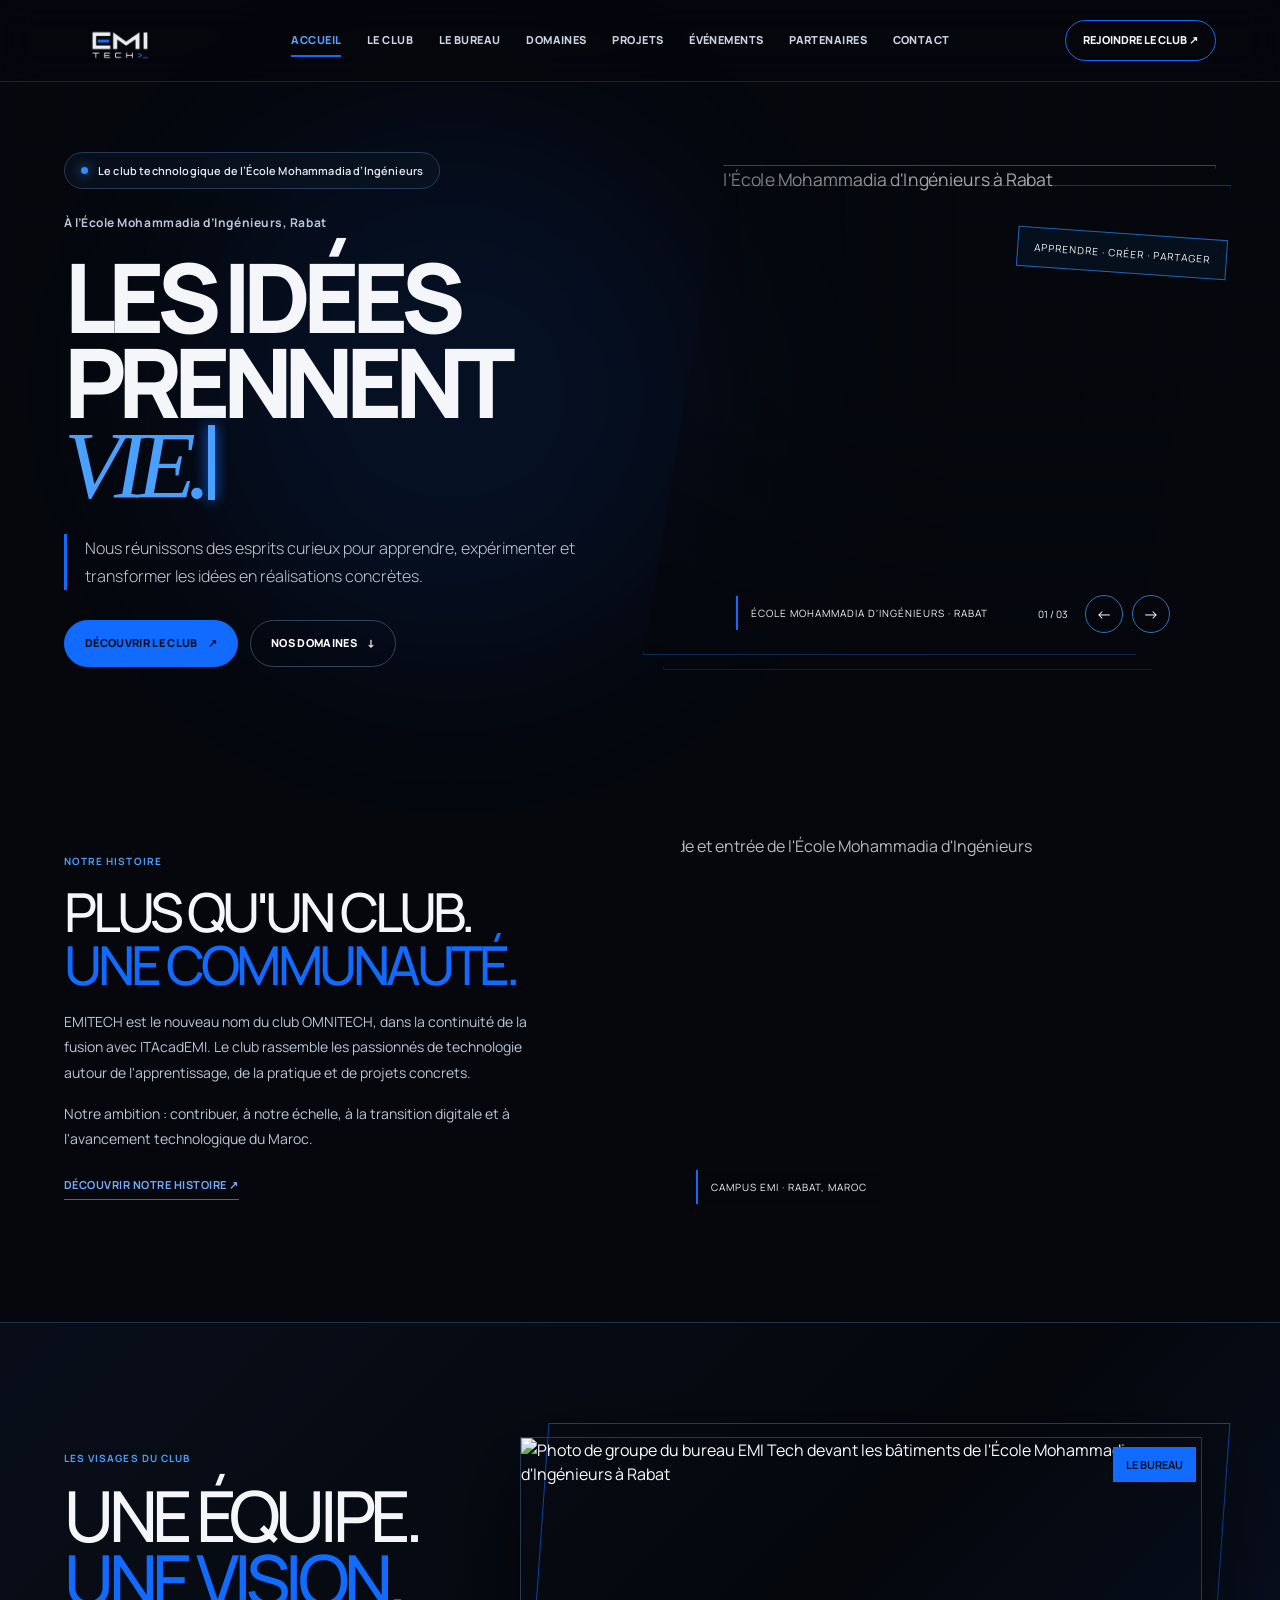
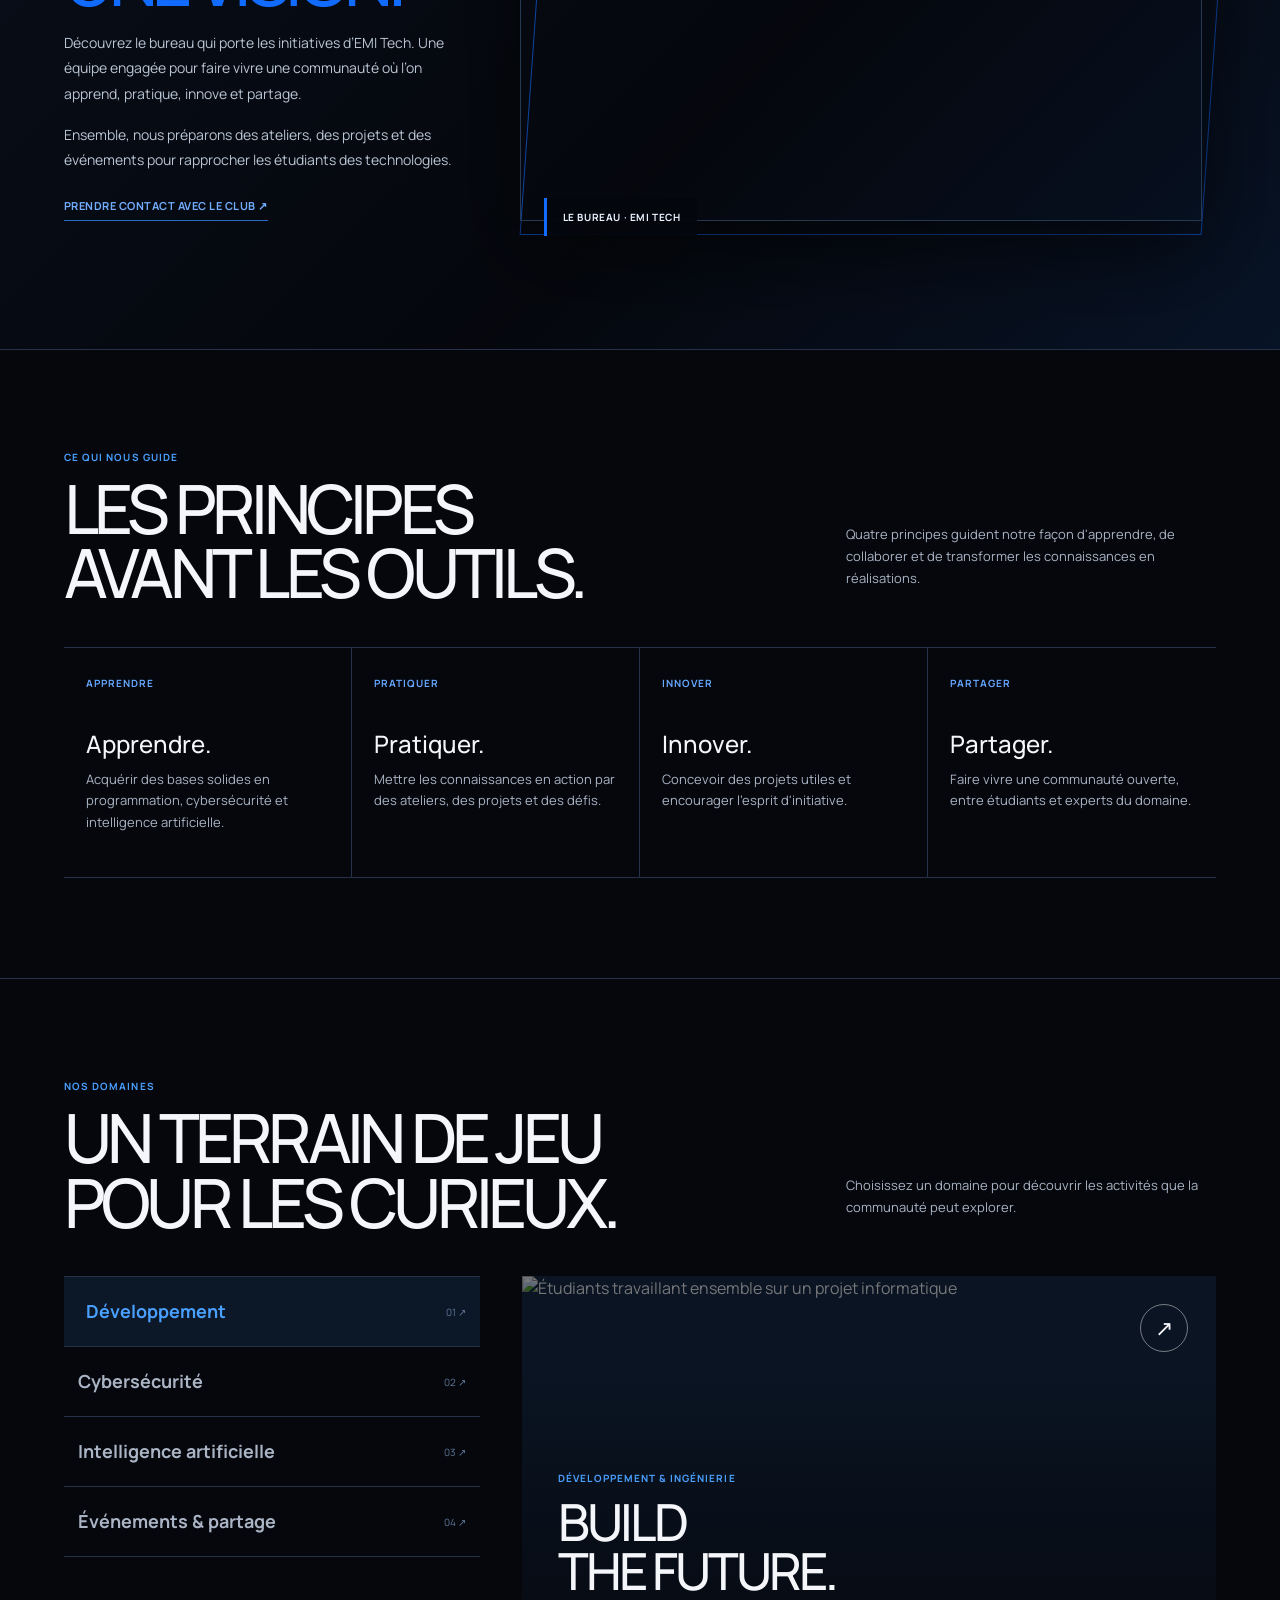
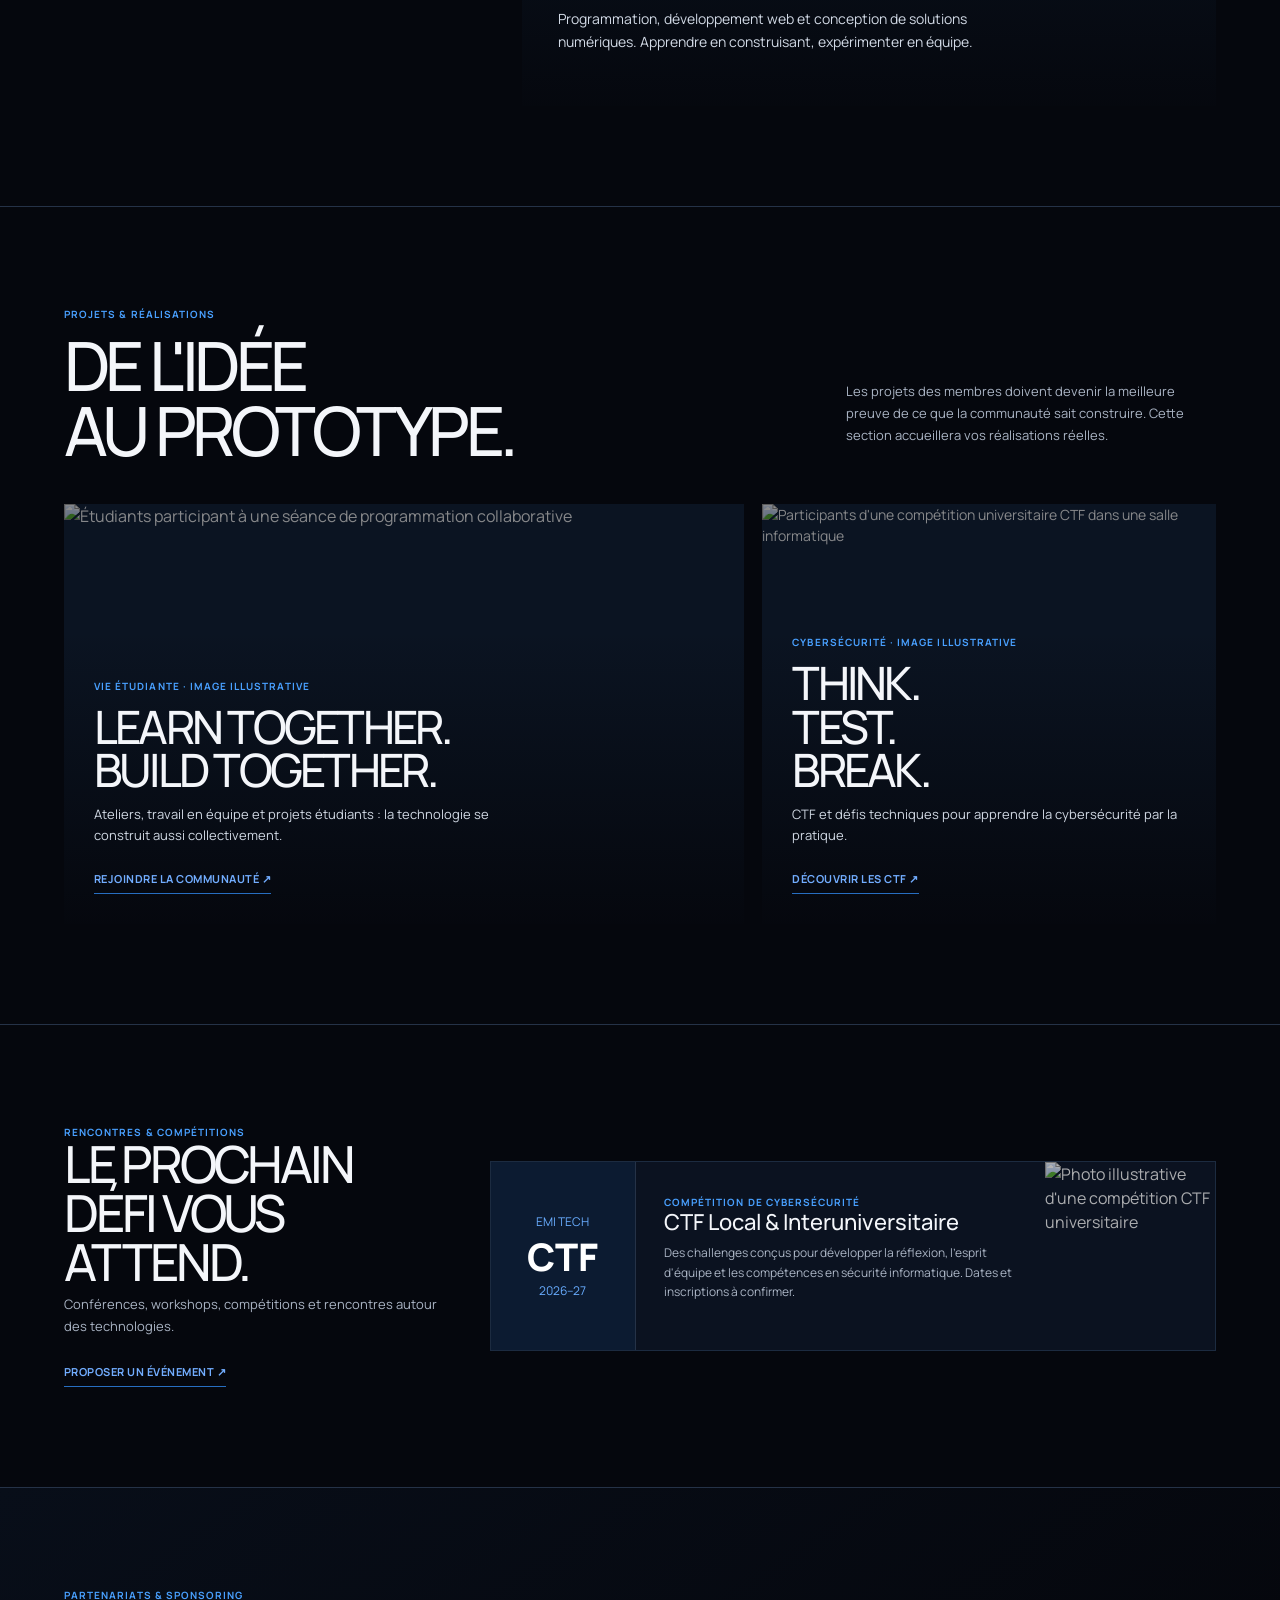
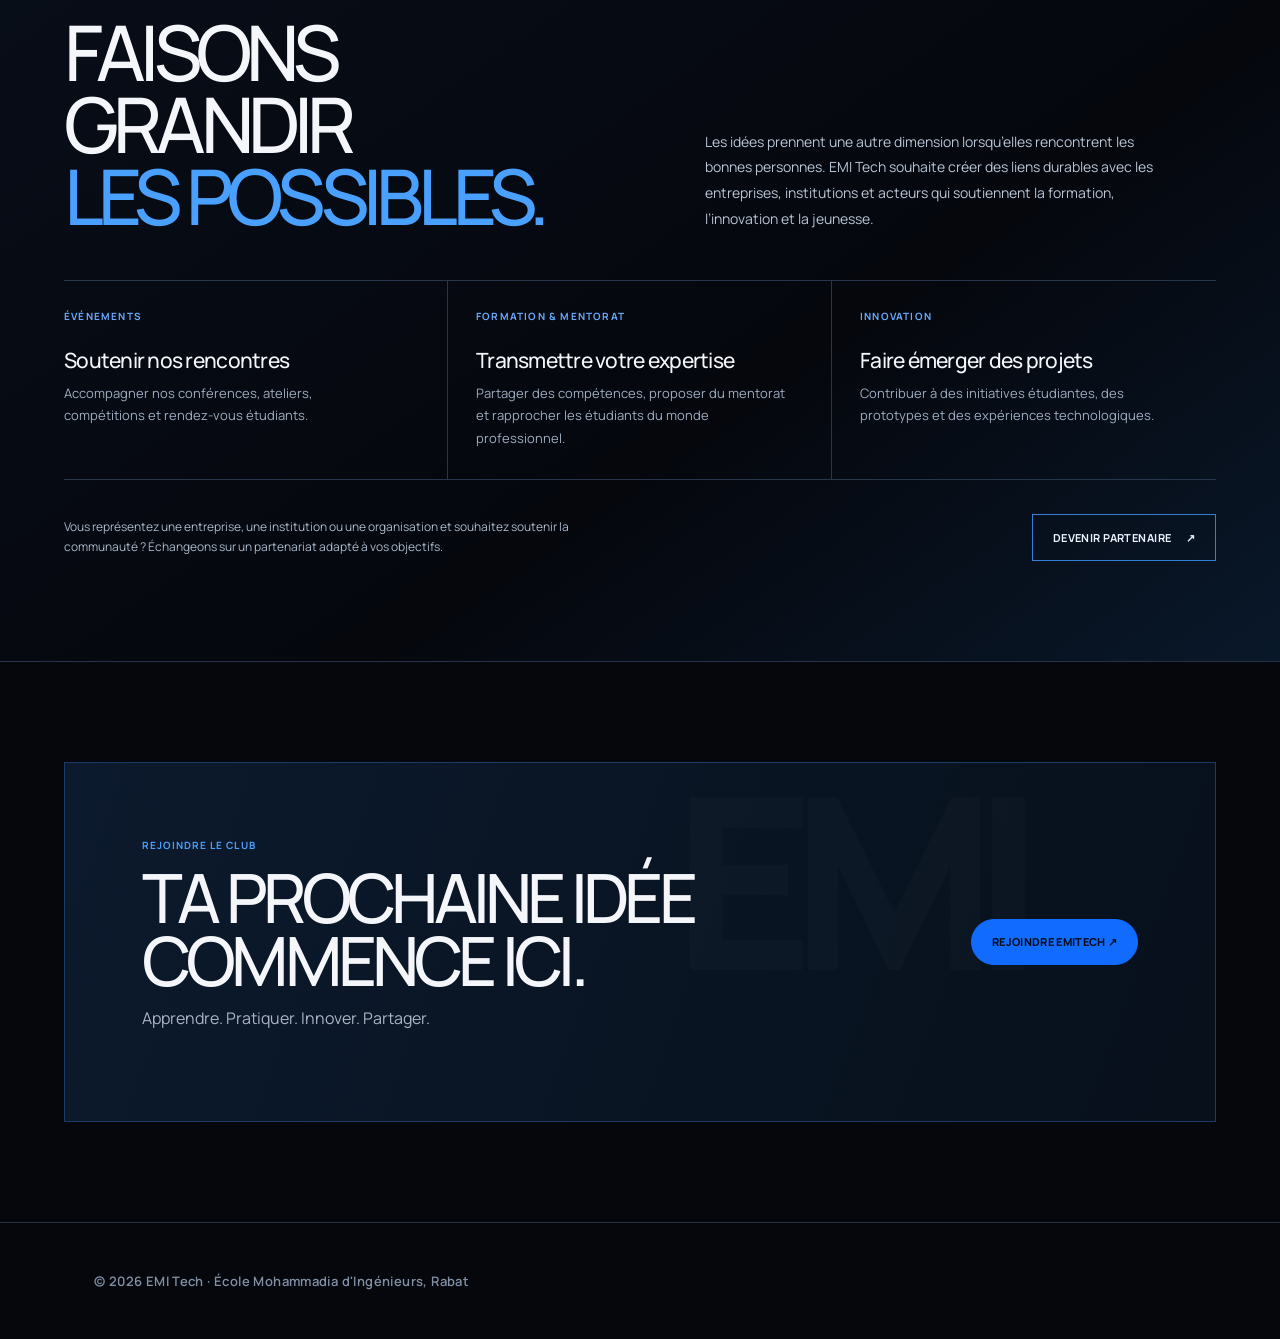
==== index.html @ 45f1aafd "Rename index(1).html to index.html" ====
<!doctype html>
<html lang="fr">
<head>
<meta charset="utf-8"><meta name="viewport" content="width=device-width,initial-scale=1">
<meta name="theme-color" content="#05070d"><meta name="description" content="EMI Tech — apprendre, pratiquer, innover et partager à l'École Mohammadia d'Ingénieurs.">
<title>EMI Tech — Les idées prennent vie</title>
<link rel="preconnect" href="https://fonts.googleapis.com"><link rel="preconnect" href="https://fonts.gstatic.com" crossorigin>
<link href="https://fonts.googleapis.com/css2?family=Manrope:wght@400;500;600;700;800&display=swap" rel="stylesheet">
<link href="https://cdn.jsdelivr.net/npm/bootstrap@5.0.2/dist/css/bootstrap.min.css" rel="stylesheet" integrity="sha384-EVSTQN3/azprG1Anm3QDgpJLIm9Nao0Yz1ztcQTwFspd3yD65VohhpuuCOmLASjC" crossorigin="anonymous">
<link rel="stylesheet" href="https://cdnjs.cloudflare.com/ajax/libs/font-awesome/7.3.1/css/all.min.css">
<style>
:root{--bg:#05070d;--panel:#0b1220;--panel2:#101b2c;--blue:#126bff;--blue2:#49a0ff;--white:#f4f6fa;--muted:#aab4c4;--line:#253247;--mono:'Manrope',Arial,sans-serif;--sans:'Manrope',Arial,sans-serif;--ease:cubic-bezier(.2,.75,.25,1)}
*{box-sizing:border-box}html{scroll-behavior:smooth;scroll-padding-top:88px}body{margin:0;background:var(--bg);color:var(--white);font-family:var(--sans);overflow-x:hidden}body:before{content:"";position:fixed;inset:0;pointer-events:none;z-index:-1;opacity:.16;background-image:linear-gradient(rgba(75,130,200,.08) 1px,transparent 1px),linear-gradient(90deg,rgba(75,130,200,.08) 1px,transparent 1px);background-size:72px 72px;mask-image:linear-gradient(to bottom,black,transparent 75%)}a{color:inherit;text-decoration:none}button{font:inherit;color:inherit}.wrap{max-width:1360px;margin:auto;padding:0 5vw}.progress{position:fixed;z-index:20;left:0;top:0;height:3px;width:0;background:var(--blue);box-shadow:0 0 14px #126bff;transition:width .08s linear}
header{height:82px;position:sticky;top:0;z-index:15;display:flex;align-items:center;justify-content:space-between;gap:24px;padding:0 5vw;background:rgba(5,7,13,.84);backdrop-filter:blur(18px);border-bottom:1px solid #182235}.logo{width:112px;display:block}.nav{display:flex;gap:clamp(13px,2vw,28px);align-items:center;font-size:11px;font-weight:800;letter-spacing:.04em}.nav a{color:#cbd4e1;position:relative;padding:10px 0;transition:color .25s}.nav a:after{content:"";position:absolute;bottom:2px;left:0;width:0;height:2px;background:var(--blue);transition:width .3s var(--ease)}.nav a:hover,.nav a.active{color:#55a4ff}.nav a:hover:after,.nav a.active:after{width:100%}.header-actions{display:flex;align-items:center;gap:12px}.join{border:1px solid var(--blue);padding:11px 17px;border-radius:30px;font-size:11px;font-weight:800;transition:.3s}.join:hover{background:var(--blue);color:#031020;box-shadow:0 0 28px #126bff55;transform:translateY(-2px)}.menu-toggle{display:none;border:1px solid var(--line);background:transparent;border-radius:50%;width:42px;height:42px;cursor:pointer}
.hero{min-height:650px;display:grid;grid-template-columns:1fr 1.05fr;align-items:center;gap:34px;padding-top:55px;padding-bottom:50px;position:relative}.hero:before{content:"";position:absolute;width:520px;height:520px;border-radius:50%;background:#126bff18;filter:blur(90px);left:15%;top:8%;pointer-events:none}.hero-copy{position:relative;z-index:2}.pill{display:inline-flex;gap:10px;align-items:center;border:1px solid #263b59;border-radius:999px;padding:10px 16px;color:#e4ebf5;font:600 11px var(--sans);letter-spacing:.015em;background:#0b1421aa}.live-dot{width:7px;height:7px;background:#2c91ff;border-radius:50%;box-shadow:0 0 12px #2c91ff;animation:pulse 1.8s infinite}@keyframes pulse{50%{opacity:.35;transform:scale(.7)}}.kicker,.eyebrow{font:700 10px var(--sans);letter-spacing:.105em;color:var(--blue2);text-transform:uppercase}.kicker{margin-top:25px;font-size:12px;letter-spacing:.045em;color:#b9c7da;text-transform:none}h1{font-size:clamp(58px,7.5vw,112px);line-height:.88;letter-spacing:-.085em;margin:24px 0;font-weight:800}h1 span{color:var(--blue2);display:inline-block;font-family:Georgia,serif;font-style:italic;font-weight:500;letter-spacing:-.09em}.lead{max-width:530px;color:#c0cad8;font-size:16px;line-height:1.75;border-left:3px solid var(--blue);padding-left:18px}.actions{display:flex;gap:12px;margin-top:30px;flex-wrap:wrap}.btn{display:inline-flex;align-items:center;justify-content:center;gap:10px;background:var(--blue);color:#031020;padding:14px 20px;border-radius:30px;font-size:11px;font-weight:800;letter-spacing:.03em;border:1px solid var(--blue);transition:transform .3s var(--ease),box-shadow .3s,background .3s}.btn:hover{transform:translateY(-4px);box-shadow:0 12px 30px #126bff45}.btn.ghost{background:transparent;color:white;border-color:#34445d}.btn.ghost:hover{border-color:var(--blue);background:#126bff18}.hero-visual{height:490px;position:relative;isolation:isolate}.hero-image{position:absolute;inset:0;overflow:hidden;clip-path:polygon(14% 0,100% 0,86% 100%,0 100%);border:1px solid #164a85;opacity:0;transform:scale(1.045);transition:opacity .8s,transform 1.2s var(--ease)}.hero-image.active{opacity:1;transform:scale(1)}.hero-image img{width:100%;height:100%;object-fit:cover;filter:brightness(.68) saturate(.82);transition:transform 6s linear}.hero-image.active img{transform:scale(1.09)}.hero-image:after{content:"";position:absolute;inset:0;background:linear-gradient(90deg,#05070d66,transparent 55%),linear-gradient(0deg,#05070dcc,transparent 55%)}.visual-outline{position:absolute;inset:20px -15px -15px 20px;border:1px solid #126bff80;clip-path:polygon(14% 0,100% 0,86% 100%,0 100%);z-index:-1}.photo-tag{position:absolute;bottom:24px;left:16%;z-index:2;font:10px var(--sans);letter-spacing:.1em;background:#05070de8;padding:10px 13px;border-left:2px solid var(--blue)}.hero-controls{position:absolute;right:8%;bottom:22px;z-index:3;display:flex;align-items:center;gap:9px}.hero-controls button,.carousel-btn{width:38px;height:38px;border-radius:50%;border:1px solid #3473bd;background:#05070dbb;cursor:pointer;transition:.25s}.hero-controls button:hover,.carousel-btn:hover{background:var(--blue);border-color:var(--blue)}.slide-count{font:10px var(--sans);margin-right:8px}.floating-label{position:absolute;top:14%;right:-2%;z-index:3;background:#07111eea;border:1px solid #1d65bc;padding:12px 16px;font:10px var(--sans);letter-spacing:.1em;transform:rotate(4deg);animation:float 5s ease-in-out infinite}@keyframes float{50%{transform:translateY(-10px) rotate(2deg)}}
.marquee{border-top:1px solid var(--line);border-bottom:1px solid var(--line);overflow:hidden;padding:17px 0;background:#080d16}.marquee-track{display:flex;gap:38px;white-space:nowrap;width:max-content;animation:marquee 32s linear infinite;font:600 11px var(--sans);letter-spacing:.12em;color:#aab8ca}.marquee b{color:var(--blue2);font-weight:500}@keyframes marquee{to{transform:translateX(-50%)}}
section{padding:100px 0;border-bottom:1px solid var(--line);position:relative}.section-head{display:flex;justify-content:space-between;align-items:end;gap:30px;margin-bottom:42px}.section-head h2{font-size:clamp(38px,5.5vw,68px);line-height:.95;letter-spacing:-.07em;margin:12px 0 0;max-width:720px}.section-head p{color:var(--muted);max-width:370px;line-height:1.7;font-size:13px}.about-grid{display:grid;grid-template-columns:.9fr 1.1fr;gap:6vw;align-items:center}.about-copy h3{font-size:clamp(36px,4.2vw,58px);line-height:.98;letter-spacing:-.07em;margin:18px 0}.about-copy h3 span{color:var(--blue)}.about-copy p{color:#bac5d3;line-height:1.8;max-width:540px;font-size:14px}.about-photo{height:390px;overflow:hidden;position:relative;clip-path:polygon(10% 0,100% 0,90% 100%,0 100%)}.about-photo img{width:100%;height:100%;object-fit:cover;filter:grayscale(.45) brightness(.75);transition:transform .8s var(--ease)}.about-photo:hover img{transform:scale(1.06)}.image-caption{position:absolute;bottom:18px;left:12%;font:10px var(--sans);letter-spacing:.1em;background:#05070de8;padding:10px 13px;border-left:2px solid var(--blue)}

.bureau-section{background:linear-gradient(135deg,#080e19 0%,#05070d 58%,#071326 100%);overflow:hidden}
.bureau-layout{display:grid;grid-template-columns:.72fr 1.28fr;gap:5vw;align-items:center}
.bureau-copy h2{font-size:clamp(42px,5.5vw,72px);line-height:.92;letter-spacing:-.075em;margin:18px 0}
.bureau-copy h2 span{color:var(--blue)}
.bureau-copy p{max-width:430px;color:#bac5d3;font-size:14px;line-height:1.8}
.bureau-photo-wrap{position:relative;padding:14px 14px 28px 0}
.bureau-photo-wrap:before{content:"";position:absolute;inset:0 0 14px 14px;border:1px solid #126bff9c;transform:skewX(-4deg)}
.bureau-photo{display:block;position:relative;width:100%;aspect-ratio:16/9;object-fit:cover;object-position:center 48%;border:1px solid #273c58;filter:contrast(1.04) saturate(.82);transition:transform .7s var(--ease),filter .7s;box-shadow:0 28px 80px #0009}
.bureau-photo-wrap:hover .bureau-photo{transform:translate(-5px,-5px);filter:contrast(1.08) saturate(1)}
.bureau-caption{position:absolute;left:24px;bottom:13px;background:#05070df0;border-left:3px solid var(--blue);padding:12px 16px;font:700 10px var(--sans);letter-spacing:.06em;color:#eaf2ff}
.bureau-index{position:absolute;right:20px;top:24px;background:var(--blue);color:#031020;padding:10px 13px;font:11px var(--sans);font-weight:700}
@media(max-width:820px){.bureau-layout{grid-template-columns:1fr;gap:28px}.bureau-photo-wrap{margin:0 4px}}

.pillars{display:grid;grid-template-columns:repeat(4,1fr);border-top:1px solid var(--line);border-bottom:1px solid var(--line)}.pillar{padding:28px 22px;min-height:220px;border-right:1px solid var(--line);position:relative;overflow:hidden;transition:background .35s}.pillar:last-child{border:0}.pillar:before{content:"";position:absolute;inset:auto 0 0;height:3px;background:var(--blue);transform:scaleX(0);transform-origin:left;transition:transform .4s}.pillar:hover{background:#0b1422}.pillar:hover:before{transform:scaleX(1)}.num{font:700 10px var(--sans);letter-spacing:.1em;color:#65a7ff;text-transform:uppercase}.pillar h3{font-size:24px;margin:40px 0 10px}.pillar p{font-size:13px;line-height:1.65;color:var(--muted)}
.activity-layout{display:grid;grid-template-columns:.75fr 1.25fr;gap:42px;align-items:start}.activity-tabs{display:flex;flex-direction:column;border-top:1px solid var(--line)}.activity-tab{padding:21px 14px;border:0;border-bottom:1px solid var(--line);background:transparent;text-align:left;display:flex;align-items:center;justify-content:space-between;cursor:pointer;color:#aab4c4;transition:.3s}.activity-tab strong{font-size:18px}.activity-tab span{font:10px var(--sans);color:#5f7899}.activity-tab.active,.activity-tab:hover{color:white;background:#0c1727;padding-left:22px}.activity-tab.active strong{color:var(--blue2)}.activity-display{min-height:430px;position:relative;overflow:hidden;background:#0a1422}.activity-display img{position:absolute;inset:0;width:100%;height:100%;object-fit:cover;filter:brightness(.48);transition:opacity .35s,transform 1s}.activity-display:hover img{transform:scale(1.04)}.activity-overlay{position:absolute;inset:0;background:linear-gradient(0deg,#05070df2,transparent 78%);display:flex;flex-direction:column;justify-content:end;padding:36px}.activity-overlay h3{font-size:clamp(32px,4vw,52px);line-height:.95;letter-spacing:-.06em;margin:12px 0}.activity-overlay p{color:#d1d9e5;max-width:490px;line-height:1.7;font-size:14px}.activity-arrow{position:absolute;right:28px;top:28px;width:48px;height:48px;border:1px solid #ffffff70;border-radius:50%;display:grid;place-items:center;font-size:22px}
.project-grid{display:grid;grid-template-columns:1.2fr .8fr;gap:18px}.project{position:relative;min-height:420px;overflow:hidden;background:#0b1422}.project.small{min-height:420px}.project img{width:100%;height:100%;position:absolute;inset:0;object-fit:cover;filter:brightness(.55);transition:transform .8s var(--ease),filter .5s}.project:hover img{transform:scale(1.06);filter:brightness(.72)}.project:after{content:"";position:absolute;inset:0;background:linear-gradient(0deg,#05070df5,transparent 70%)}.project-copy{position:absolute;z-index:1;bottom:30px;left:30px;right:30px}.project-copy h3{font-size:clamp(28px,3.6vw,46px);line-height:.95;letter-spacing:-.06em;margin:12px 0}.project-copy p{color:#d0d8e3;font-size:13px;max-width:440px;line-height:1.6}.text-link{font:700 11px var(--sans);letter-spacing:.045em;color:#72adff;border-bottom:1px solid #276ec1;padding-bottom:7px;display:inline-block;margin-top:10px;transition:color .25s,border-color .25s}.text-link:hover{color:#fff;border-color:#fff}
.event-strip{display:grid;grid-template-columns:.7fr 1.3fr;gap:35px;align-items:center}.event-copy h2{font-size:clamp(34px,4vw,54px);line-height:.95;letter-spacing:-.06em}.event-feature{display:grid;grid-template-columns:145px 1fr 170px;min-height:190px;background:var(--panel);border:1px solid #1c2b40;overflow:hidden}.event-date{display:flex;flex-direction:column;justify-content:center;align-items:center;background:#0c1b31;border-right:1px solid var(--line);font:12px var(--sans);color:#69adff}.event-date strong{font:800 38px var(--sans);color:white}.event-info{padding:28px;align-self:center}.event-info h3{font-size:22px;margin:0 0 8px}.event-info p{font-size:12px;color:var(--muted);line-height:1.6}.event-feature img{width:100%;height:100%;object-fit:cover;filter:brightness(.7)}
.partners-section{background:linear-gradient(145deg,#080e19 0%,#05070d 62%,#09182a 100%);overflow:hidden}.partners-intro{display:grid;grid-template-columns:1.05fr .95fr;gap:6vw;align-items:end;margin-bottom:48px}.partners-intro h2{font-size:clamp(42px,6vw,78px);line-height:.94;letter-spacing:-.075em;margin:14px 0 0;max-width:760px}.partners-intro h2 span{color:var(--blue2)}.partners-intro p{max-width:470px;color:#b9c5d5;line-height:1.85;font-size:14px;margin:0}.partner-opportunities{display:grid;grid-template-columns:repeat(3,1fr);border-top:1px solid #26364c;border-bottom:1px solid #26364c}.partner-opportunity{padding:28px 28px 30px 0;border-right:1px solid #26364c;min-height:190px;transition:background .3s,padding .3s}.partner-opportunity:not(:first-child){padding-left:28px}.partner-opportunity:last-child{border-right:0}.partner-opportunity:hover{background:#0b1524;padding-top:22px}.partner-opportunity .partner-number{font:700 10px var(--sans);letter-spacing:.12em;color:#68aaff}.partner-opportunity h3{font-size:21px;letter-spacing:-.035em;margin:25px 0 9px}.partner-opportunity p{color:#9eacc0;font-size:13px;line-height:1.7;margin:0;max-width:320px}.partner-bottom{display:flex;justify-content:space-between;align-items:center;gap:24px;margin-top:34px}.partner-bottom p{color:#aab8ca;font-size:12px;line-height:1.7;max-width:570px;margin:0}.partner-cta{display:inline-flex;align-items:center;gap:14px;padding:15px 20px;border:1px solid #347ed8;color:#eaf3ff;font:700 11px var(--sans);letter-spacing:.04em;white-space:nowrap;transition:.3s}.partner-cta:hover{background:var(--blue);border-color:var(--blue);color:#06101f;transform:translateY(-3px);box-shadow:0 12px 30px #126bff35}.cta{padding:75px 6vw;background:linear-gradient(110deg,#0c1a2d,#07101b);border:1px solid #1c3c67;display:flex;justify-content:space-between;align-items:center;gap:25px;position:relative;overflow:hidden}.cta:after{content:"EMI";position:absolute;right:17%;top:-65px;font-size:240px;font-weight:800;letter-spacing:-.1em;color:#ffffff05;pointer-events:none}.cta h2{font-size:clamp(38px,5.5vw,68px);line-height:.93;letter-spacing:-.07em;margin:14px 0}.cta p{color:var(--muted)}.cta .btn{position:relative;z-index:1;white-space:nowrap}
footer{padding:38px 0;color:#8190a4;font:600 10px var(--sans);letter-spacing:.04em;display:flex;justify-content:space-between;gap:20px;align-items:center}.footlogo{width:90px}.socials{display:flex;gap:18px}.socials a:hover{color:#5aa5ff}
.reveal{opacity:0;transform:translateY(28px);transition:opacity .8s var(--ease),transform .8s var(--ease)}.reveal.visible{opacity:1;transform:translateY(0)}.delay1{transition-delay:.1s}.delay2{transition-delay:.2s}.delay3{transition-delay:.3s}
@media(max-width:1050px){.nav{gap:13px;font-size:10px}.hero{min-height:570px}.hero-visual{height:420px}.event-feature{grid-template-columns:110px 1fr 130px}}
@media(max-width:820px){header{height:72px}.nav{display:none;position:absolute;top:72px;left:0;right:0;padding:22px 5vw 28px;background:#070c15f7;border-bottom:1px solid var(--line);flex-direction:column;align-items:flex-start;gap:8px}.nav.open{display:flex}.nav a{font-size:13px;width:100%}.menu-toggle{display:block}.header-actions .join{display:none}.hero{grid-template-columns:1fr;padding-top:55px;gap:36px}.hero-visual{height:390px}.about-grid{grid-template-columns:1fr}.about-photo{height:330px}.pillars{grid-template-columns:1fr 1fr}.pillar:nth-child(2){border-right:0}.pillar:nth-child(-n+2){border-bottom:1px solid var(--line)}.activity-layout{grid-template-columns:1fr}.activity-tabs{display:grid;grid-template-columns:1fr 1fr}.activity-tab{border:1px solid var(--line)}.project-grid{grid-template-columns:1fr 1fr}.project,.project.small{min-height:350px}.event-strip{grid-template-columns:1fr}.section-head{display:block}.partners-intro{grid-template-columns:1fr;gap:20px}.partner-opportunities{grid-template-columns:1fr}.partner-opportunity,.partner-opportunity:not(:first-child){padding:23px 0;border-right:0;border-bottom:1px solid #26364c;min-height:0}.partner-opportunity:last-child{border-bottom:0}.partner-opportunity h3{margin:13px 0 7px}.partner-bottom{align-items:flex-start;flex-direction:column}.cta{display:block}.cta .btn{display:inline-flex;margin-top:18px}}
@media(max-width:540px){.wrap{padding:0 22px}header{padding:0 22px}.logo{width:96px}.hero{min-height:auto;padding-top:44px}.hero-visual{height:270px}.floating-label{right:0;top:7%;font-size:8px}.hero-controls{bottom:12px;right:5%}h1{font-size:clamp(56px,15vw,78px)}.lead{font-size:14px}.actions .btn{width:100%}section{padding:72px 0}.pillars{grid-template-columns:1fr}.pillar{border-right:0;border-bottom:1px solid var(--line)!important;min-height:170px}.pillar:last-child{border-bottom:0!important}.pillar h3{margin-top:25px}.activity-tabs{grid-template-columns:1fr}.activity-display{min-height:350px}.activity-overlay{padding:24px}.project-grid{grid-template-columns:1fr}.project,.project.small{min-height:340px}.event-feature{grid-template-columns:78px 1fr}.event-feature img{display:none}.event-info{padding:20px}.event-date strong{font-size:30px}.meta{font-size:8px}.cta{padding:45px 25px}footer{flex-wrap:wrap}.footlogo{width:78px}.marquee-track{animation-duration:36s}}
@media(prefers-reduced-motion:reduce){*,*:before,*:after{scroll-behavior:auto!important;animation-duration:.01ms!important;animation-iteration-count:1!important;transition-duration:.01ms!important}.reveal{opacity:1;transform:none}}
</style>


<link rel="stylesheet" href="assets/css/style.css">

</head>
<body>
<div class="progress" id="progress"></div>
<header>
 <a href="#home" aria-label="EMI Tech accueil"><img class="logo" src="assets/emitech-logo-removebg-preview.png" alt="Logo EMI Tech"></a>
 <nav class="nav" id="nav"><a class="active" href="#home">ACCUEIL</a><a href="#about">LE CLUB</a><a href="#bureau">LE BUREAU</a><a href="#activities">DOMAINES</a><a href="#projects">PROJETS</a><a href="#events">ÉVÉNEMENTS</a><a href="#partners">PARTENAIRES</a><a href="#contact">CONTACT</a></nav>
 <div class="header-actions"><a class="join" href="#join">REJOINDRE LE CLUB ↗</a><button class="menu-toggle" id="menuToggle" aria-label="Ouvrir le menu" aria-expanded="false">☰</button></div>
</header>
<main id="home">
 <div class="wrap hero">
  <div class="hero-copy">
   <span class="pill"><i class="live-dot"></i> Le club technologique de l’École Mohammadia d’Ingénieurs</span>
   <div class="kicker">À l’École Mohammadia d’Ingénieurs, Rabat</div>
   <h1>LES IDÉES<br>PRENNENT <span class="rot"><span id="rotatingWord">VIE.</span><span class="rot-bar" aria-hidden="true"></span></span></h1>
   <p class="lead">Nous réunissons des esprits curieux pour apprendre, expérimenter et transformer les idées en réalisations concrètes.</p>
   <div class="actions"><a class="btn" href="#about">DÉCOUVRIR LE CLUB <span>↗</span></a><a class="btn ghost" href="#activities">NOS DOMAINES <span>↓</span></a></div>
  </div>
  <div class="hero-visual" aria-label="Photographies réelles de l'environnement universitaire">
   <div class="hero-image active"><img src="https://cmsphoto.ww-cdn.com/superstatic/2524067/art/grande/95624673-66816033.jpg?v=1774520084" alt="Entrée de l'École Mohammadia d'Ingénieurs à Rabat"><div class="photo-tag">ÉCOLE MOHAMMADIA D'INGÉNIEURS · RABAT</div></div>
   <div class="hero-image"><img src="assets/bureau-emitech.jpeg" alt="Photographie authentique du bureau EMI Tech devant l’École Mohammadia d’Ingénieurs"><div class="photo-tag">LE BUREAU EMI TECH · PHOTOGRAPHIE DU CLUB</div></div>
   <div class="hero-image"><img src="https://cs.neusoft.edu.cn/attachment/store/ueditor/word/20231120/word_image_17004706225.jpeg" alt="Compétition universitaire de cybersécurité CTF"><div class="photo-tag">COMPÉTITION CTF · IMAGE ILLUSTRATIVE</div></div>
   <div class="visual-outline"></div><div class="floating-label">APPRENDRE · CRÉER · PARTAGER</div>
   <div class="hero-controls"><span class="slide-count" id="slideCount">01 / 03</span><button id="prevSlide" aria-label="Image précédente">←</button><button id="nextSlide" aria-label="Image suivante">→</button></div>
  </div>
 </div>
 <!-- <div class="marquee"><div class="marquee-track"><span>APPRENDRE <b>✳</b> EXPÉRIMENTER <b>✳</b> CONSTRUIRE <b>✳</b> TRANSMETTRE <b>✳</b> EMI TECH <b>✳</b> APPRENDRE <b>✳</b> EXPÉRIMENTER <b>✳</b> CONSTRUIRE <b>✳</b> TRANSMETTRE <b>✳</b> EMI TECH <b>✳</b></span><span aria-hidden="true">APPRENDRE <b>✳</b> EXPÉRIMENTER <b>✳</b> CONSTRUIRE <b>✳</b> TRANSMETTRE <b>✳</b> EMI TECH <b>✳</b> APPRENDRE <b>✳</b> EXPÉRIMENTER <b>✳</b> CONSTRUIRE <b>✳</b> TRANSMETTRE <b>✳</b> EMI TECH <b>✳</b></span></div></div> -->
 <section id="about"><div class="wrap about-grid"><div class="about-copy reveal"><div class="eyebrow">NOTRE HISTOIRE</div><h3>PLUS QU'UN CLUB.<br><span>UNE COMMUNAUTÉ.</span></h3><p>EMITECH est le nouveau nom du club OMNITECH, dans la continuité de la fusion avec ITAcadEMI. Le club rassemble les passionnés de technologie autour de l'apprentissage, de la pratique et de projets concrets.</p><p>Notre ambition : contribuer, à notre échelle, à la transition digitale et à l'avancement technologique du Maroc.</p><a class="text-link" href="#join">DÉCOUVRIR NOTRE HISTOIRE ↗</a></div><div class="about-photo reveal delay2"><img src="https://cmsphoto.ww-cdn.com/superstatic/2524067/art/grande/95624673-66816033.jpg?v=1774520084" alt="Façade et entrée de l'École Mohammadia d'Ingénieurs"><div class="image-caption">CAMPUS EMI · RABAT, MAROC</div></div></div></section>
 <section id="bureau" class="bureau-section"><div class="wrap bureau-layout"><div class="bureau-copy reveal"><div class="eyebrow">LES VISAGES DU CLUB</div><h2>UNE ÉQUIPE.<br><span>UNE VISION.</span></h2><p>Découvrez le bureau qui porte les initiatives d’EMI Tech. Une équipe engagée pour faire vivre une communauté où l’on apprend, pratique, innove et partage.</p><p>Ensemble, nous préparons des ateliers, des projets et des événements pour rapprocher les étudiants des technologies.</p><a class="text-link" href="#contact">PRENDRE CONTACT AVEC LE CLUB ↗</a></div><div class="bureau-photo-wrap reveal delay2"><img class="bureau-photo" src="assets/bureau-emitech.jpg" alt="Photo de groupe du bureau EMI Tech devant les bâtiments de l'École Mohammadia d'Ingénieurs à Rabat" loading="lazy"><span class="bureau-index">LE BUREAU</span><div class="bureau-caption">LE BUREAU · EMI TECH</div></div></div></section>

 <section><div class="wrap"><div class="section-head reveal"><div><div class="eyebrow">CE QUI NOUS GUIDE</div><h2>LES PRINCIPES<br>AVANT LES OUTILS.</h2></div><p>Quatre principes guident notre façon d'apprendre, de collaborer et de transformer les connaissances en réalisations.</p></div><div class="pillars"><article class="pillar reveal"><div class="num">APPRENDRE</div><h3>Apprendre.</h3><p>Acquérir des bases solides en programmation, cybersécurité et intelligence artificielle.</p></article><article class="pillar reveal delay1"><div class="num">PRATIQUER</div><h3>Pratiquer.</h3><p>Mettre les connaissances en action par des ateliers, des projets et des défis.</p></article><article class="pillar reveal delay2"><div class="num">INNOVER</div><h3>Innover.</h3><p>Concevoir des projets utiles et encourager l'esprit d'initiative.</p></article><article class="pillar reveal delay3"><div class="num">PARTAGER</div><h3>Partager.</h3><p>Faire vivre une communauté ouverte, entre étudiants et experts du domaine.</p></article></div></div></section>
 <section id="activities"><div class="wrap"><div class="section-head reveal"><div><div class="eyebrow">NOS DOMAINES</div><h2>UN TERRAIN DE JEU<br>POUR LES CURIEUX.</h2></div><p>Choisissez un domaine pour découvrir les activités que la communauté peut explorer.</p></div><div class="activity-layout reveal"><div class="activity-tabs" role="tablist" aria-label="Domaines EMI Tech"><button class="activity-tab active" data-index="0" role="tab" aria-selected="true"><strong>Développement</strong><span>01 ↗</span></button><button class="activity-tab" data-index="1" role="tab" aria-selected="false"><strong>Cybersécurité</strong><span>02 ↗</span></button><button class="activity-tab" data-index="2" role="tab" aria-selected="false"><strong>Intelligence artificielle</strong><span>03 ↗</span></button><button class="activity-tab" data-index="3" role="tab" aria-selected="false"><strong>Événements & partage</strong><span>04 ↗</span></button></div><div class="activity-display"><img id="activityImage" src="https://foothill.edu/cs/images/computer-science-900x600-2.jpg" alt="Étudiants travaillant ensemble sur un projet informatique"><div class="activity-arrow">↗</div><div class="activity-overlay"><div class="eyebrow" id="activityEyebrow">DÉVELOPPEMENT & INGÉNIERIE</div><h3 id="activityTitle">BUILD<br>THE FUTURE.</h3><p id="activityText">Programmation, développement web et conception de solutions numériques. Apprendre en construisant, expérimenter en équipe.</p></div></div></div></div></section>
 <section id="projects"><div class="wrap"><div class="section-head reveal"><div><div class="eyebrow">PROJETS & RÉALISATIONS</div><h2>DE L'IDÉE<br>AU PROTOTYPE.</h2></div><p>Les projets des membres doivent devenir la meilleure preuve de ce que la communauté sait construire. Cette section accueillera vos réalisations réelles.</p></div><div class="project-grid"><article class="project reveal"><img src="https://www2.unicamp.br/unicamp/sites/default/files/inline-images/ic_comunidade_interna_6_20180126.jpg" alt="Étudiants participant à une séance de programmation collaborative"><div class="project-copy"><div class="eyebrow">VIE ÉTUDIANTE · IMAGE ILLUSTRATIVE</div><h3>LEARN TOGETHER.<br>BUILD TOGETHER.</h3><p>Ateliers, travail en équipe et projets étudiants : la technologie se construit aussi collectivement.</p><a class="text-link" href="#join">REJOINDRE LA COMMUNAUTÉ ↗</a></div></article><article class="project small reveal delay2"><img src="https://cs.neusoft.edu.cn/attachment/store/ueditor/word/20231120/word_image_17004706225.jpeg" alt="Participants d'une compétition universitaire CTF dans une salle informatique"><div class="project-copy"><div class="eyebrow">CYBERSÉCURITÉ · IMAGE ILLUSTRATIVE</div><h3>THINK.<br>TEST.<br>BREAK.</h3><p>CTF et défis techniques pour apprendre la cybersécurité par la pratique.</p><a class="text-link" href="#events">DÉCOUVRIR LES CTF ↗</a></div></article></div></div></section>
 <section id="events"><div class="wrap event-strip"><div class="event-copy reveal"><div class="eyebrow">RENCONTRES & COMPÉTITIONS</div><h2>LE PROCHAIN<br>DÉFI VOUS ATTEND.</h2><p style="color:var(--muted);line-height:1.7;font-size:13px">Conférences, workshops, compétitions et rencontres autour des technologies.</p><a class="text-link" href="#contact">PROPOSER UN ÉVÉNEMENT ↗</a></div><article class="event-feature reveal delay2"><div class="event-date"><span>EMI TECH</span><strong>CTF</strong><span>2026–27</span></div><div class="event-info"><div class="eyebrow">COMPÉTITION DE CYBERSÉCURITÉ</div><h3>CTF Local & Interuniversitaire</h3><p>Des challenges conçus pour développer la réflexion, l'esprit d'équipe et les compétences en sécurité informatique. Dates et inscriptions à confirmer.</p></div><img src="https://cs.neusoft.edu.cn/attachment/store/ueditor/word/20231120/word_image_17004706225.jpeg" alt="Photo illustrative d'une compétition CTF universitaire"></article></div></section>
 <section id="partners" class="partners-section"><div class="wrap">
  <div class="partners-intro reveal"><div><div class="eyebrow">PARTENARIATS & SPONSORING</div><h2>FAISONS GRANDIR<br><span>LES POSSIBLES.</span></h2></div><p>Les idées prennent une autre dimension lorsqu’elles rencontrent les bonnes personnes. EMI Tech souhaite créer des liens durables avec les entreprises, institutions et acteurs qui soutiennent la formation, l’innovation et la jeunesse.</p></div>
  <div class="partner-opportunities">
   <article class="partner-opportunity reveal"><div class="partner-number">ÉVÉNEMENTS</div><h3>Soutenir nos rencontres</h3><p>Accompagner nos conférences, ateliers, compétitions et rendez-vous étudiants.</p></article>
   <article class="partner-opportunity reveal delay1"><div class="partner-number">FORMATION & MENTORAT</div><h3>Transmettre votre expertise</h3><p>Partager des compétences, proposer du mentorat et rapprocher les étudiants du monde professionnel.</p></article>
   <article class="partner-opportunity reveal delay2"><div class="partner-number">INNOVATION</div><h3>Faire émerger des projets</h3><p>Contribuer à des initiatives étudiantes, des prototypes et des expériences technologiques.</p></article>
  </div>
  <div class="partner-bottom reveal"><p>Vous représentez une entreprise, une institution ou une organisation et souhaitez soutenir la communauté ? Échangeons sur un partenariat adapté à vos objectifs.</p><a class="partner-cta" href="#contact">DEVENIR PARTENAIRE <span>↗</span></a></div>
 </div></section>
 <section id="join"><div class="wrap"><div class="cta reveal"><div><div class="eyebrow">REJOINDRE LE CLUB</div><h2>TA PROCHAINE IDÉE<br>COMMENCE ICI.</h2><p>Apprendre. Pratiquer. Innover. Partager.</p></div><a class="btn" href="#contact">REJOINDRE EMITECH ↗</a></div></div></section>
</main>


<!-- <footer class="wrap" id="contact"><img class="footlogo" src="assets/emitech-logo.png" alt="EMI Tech"><span>EMITECH · ÉCOLE MOHAMMADIA D'INGÉNIEURS · RABAT</span><div class="socials"><a href="#contact">INSTAGRAM</a><a href="#contact">LINKEDIN</a><a href="#contact">EMAIL</a></div></footer> -->
<footer>
	<div class="container">
                <div class="row justify-content-center text-center">

                        <div class="row justify-content-between align-items-center">

                        <div class="col-12 col-md-6 text-center text-md-start mb-3 mb-md-0">
                        <p class="footer-text mb-0">© 2026 EMI Tech · École Mohammadia d'Ingénieurs, Rabat</p>
                        </div>

                        <div class="col-12 col-md-6 footer-icon d-flex justify-content-center justify-content-md-end">
                        <div class="footer-ic">
                        <a href="#" target="_blank" ><i class="fa-brands fa-linkedin-in"></i></a>
                        <a href="#" target="_blank"  ><i class="fa-brands fa-instagram"></i></a>
                        <a href="#" target="_blank" ><i class="fa-brands fa-github"></i></a>
                        </div>
                        </div>

                        </div>

                </div>
	</div>
		</footer>
<script src="https://cdnjs.cloudflare.com/ajax/libs/gsap/3.12.5/gsap.min.js"></script>
<script src="https://unpkg.com/splitting/dist/splitting.min.js"></script>
<script>
// Mobile navigation
const menuToggle=document.getElementById('menuToggle'),nav=document.getElementById('nav');
menuToggle.addEventListener('click',()=>{const open=nav.classList.toggle('open');menuToggle.setAttribute('aria-expanded',String(open));menuToggle.textContent=open?'✕':'☰'});
nav.querySelectorAll('a').forEach(a=>a.addEventListener('click',()=>{nav.classList.remove('open');menuToggle.setAttribute('aria-expanded','false');menuToggle.textContent='☰'}));
// Hero image carousel
const slides=[...document.querySelectorAll('.hero-image')];let slide=0;const count=document.getElementById('slideCount');
function showSlide(i){slide=(i+slides.length)%slides.length;slides.forEach((s,n)=>s.classList.toggle('active',n===slide));count.textContent=`0${slide+1} / 0${slides.length}`}
document.getElementById('prevSlide').addEventListener('click',()=>showSlide(slide-1));document.getElementById('nextSlide').addEventListener('click',()=>showSlide(slide+1));let autoSlide=setInterval(()=>showSlide(slide+1),6500);
document.querySelector('.hero-visual').addEventListener('mouseenter',()=>clearInterval(autoSlide));document.querySelector('.hero-visual').addEventListener('mouseleave',()=>autoSlide=setInterval(()=>showSlide(slide+1),6500));
// Rotating headline word
// const words=['VIE.','FORME.','SENS.'];let word=0;setInterval(()=>{const el=document.getElementById('rotatingWord');el.style.opacity=0;setTimeout(()=>{word=(word+1)%words.length;el.textContent=words[word];el.style.opacity=1},240)},3200);
// Activity selector
const activities=[
 {eyebrow:'DÉVELOPPEMENT & INGÉNIERIE',title:'BUILD<br>THE FUTURE.',text:'Programmation, développement web et conception de solutions numériques. Apprendre en construisant, expérimenter en équipe.',img:'https://foothill.edu/cs/images/computer-science-900x600-2.jpg',alt:'Étudiants travaillant ensemble sur un projet informatique'},
 {eyebrow:'CYBERSÉCURITÉ',title:'THINK<br>LIKE AN ATTACKER.',text:'CTF, sécurité offensive et défensive, sensibilisation et pratique dans des environnements de laboratoire contrôlés.',img:'https://cs.neusoft.edu.cn/attachment/store/ueditor/word/20231120/word_image_17004706225.jpeg',alt:'Compétition universitaire de cybersécurité CTF'},
 {eyebrow:'INTELLIGENCE ARTIFICIELLE',title:'MAKE DATA<br>MEAN SOMETHING.',text:'Découvrir les données, expérimenter le machine learning et transformer des idées en prototypes intelligents.',img:'https://www2.unicamp.br/unicamp/sites/default/files/inline-images/ic_comunidade_interna_6_20180126.jpg',alt:'Étudiants dans un laboratoire informatique universitaire'},
 {eyebrow:'ÉVÉNEMENTS & COMMUNAUTÉ',title:'GROW<br>TOGETHER.',text:'Conférences, workshops, rencontres et partage d’expérience entre étudiants, diplômés et professionnels.',img:'https://foothill.edu/cs/images/computer-science-900x600-2.jpg',alt:'Étudiants collaborant pendant un atelier informatique'}
];
const tabs=[...document.querySelectorAll('.activity-tab')];tabs.forEach((tab)=>tab.addEventListener('click',()=>{const a=activities[Number(tab.dataset.index)];tabs.forEach((t)=>{const active=t===tab;t.classList.toggle('active',active);t.setAttribute('aria-selected',String(active))});const img=document.getElementById('activityImage');img.style.opacity=0;setTimeout(()=>{img.src=a.img;img.alt=a.alt;img.style.opacity=1},180);document.getElementById('activityEyebrow').textContent=a.eyebrow;document.getElementById('activityTitle').innerHTML=a.title;document.getElementById('activityText').textContent=a.text}));
// Scroll reveal
const observer=new IntersectionObserver(entries=>entries.forEach(entry=>{if(entry.isIntersecting){entry.target.classList.add('visible');observer.unobserve(entry.target)}}),{threshold:.13});document.querySelectorAll('.reveal').forEach(el=>observer.observe(el));
// Scroll progress and active section navigation
const progress=document.getElementById('progress');window.addEventListener('scroll',()=>{const max=document.documentElement.scrollHeight-innerHeight;progress.style.width=(max>0?scrollY/max*100:0)+'%'} ,{passive:true});
const sections=[...document.querySelectorAll('main[id],main section[id]')];const navLinks=[...document.querySelectorAll('.nav a')];const sectionObserver=new IntersectionObserver(entries=>entries.forEach(e=>{if(e.isIntersecting){navLinks.forEach(a=>a.classList.toggle('active',a.getAttribute('href')==='#'+e.target.id))}}),{rootMargin:'-35% 0px -55% 0px'});sections.forEach(s=>sectionObserver.observe(s));
</script>
<script src="https://cdn.jsdelivr.net/npm/@popperjs/core@2.9.2/dist/umd/popper.min.js" integrity="sha384-IQsoLXl5PILFhosVNubq5LC7Qb9DXgDA9i+tQ8Zj3iwWAwPtgFTxbJ8NT4GN1R8p" crossorigin="anonymous"></script>
<script src="https://cdn.jsdelivr.net/npm/bootstrap@5.0.2/dist/js/bootstrap.min.js" integrity="sha384-cVKIPhGWiC2Al4u+LWgxfKTRIcfu0JTxR+EQDz/bgldoEyl4H0zUF0QKbrJ0EcQF" crossorigin="anonymous"></script>
<script src="assets/js/custom.js"></script>
</body></html>
---- assets/css/style.css ----
/* footer {
	z-index: 3;
	font-size: 12px; */
	/* background-color: #fff; */
	/* margin-bottom: 32px; */
/* } */
/* .footer .footer-ic a:hover{
	opacity: 0;
} */
/* .footer-icon a {
	font-size: 16px;
	border-radius: 30px;
	margin-left: 12px;
	position: relative;
	padding: 12px;
	top: 0px;
} */
/* .footer-icon a{background:var(--panel);border:1px solid var(--line);border-radius:8px}
.footer-icon a:hover{background:var(--blue);border-color:var(--blue);color:#031020;transform:translateY(-4px);box-shadow:0 10px 24px #126bff45}
footer a {
	text-decoration: none;
	font-weight: bold;
} */


.rot{
	display:block;
	white-space:nowrap;
	min-height:.9em
}
.rot-bar{
  display:inline-block;
  width:.07em;
  height:.78em;
  margin-left:.06em;
  background:var(--blue2);
  box-shadow:0 0 14px #126bff;
  vertical-align:-.02em;
  animation:barBlink 1s steps(1) infinite;
}
.rot-bar.typing{animation:none;opacity:1}
@keyframes barBlink{50%{opacity:0}}

.footer-icon .footer-ic{display:flex;gap:6px;}

.footer-icon .footer-ic a{
  position:relative;
  display:grid;
  place-items:center;
  width:40px;
  height:40px;
  font-size:16px;
  color:#6f7f96;
  background:transparent;
  border:0;
  border-radius:50%;
  transition:color .25s, transform .25s;
}

.footer-icon .footer-ic a::after{
  content:"";
  position:absolute;
  bottom:4px;
  left:50%;
  width:4px;
  height:4px;
  border-radius:50%;
  background:#126bff;
  transform:translateX(-50%) scale(0);
  transition:transform .25s;
}

.footer-icon .footer-ic a:hover{
  color:#49a0ff;
  transform:translateY(-2px);
}
.footer-icon .footer-ic a:hover::after{
  transform:translateX(-50%) scale(1);
}

.footer-icon .footer-ic a:focus-visible{outline:2px solid #49a0ff;outline-offset:2px}

.footer-text{
  font-size:13px;
  letter-spacing:.03em;
  color:#8190a4;
}
@media (max-width:576px){
  .footer-icon{justify-content:flex-start !important;margin-top:18px}
}
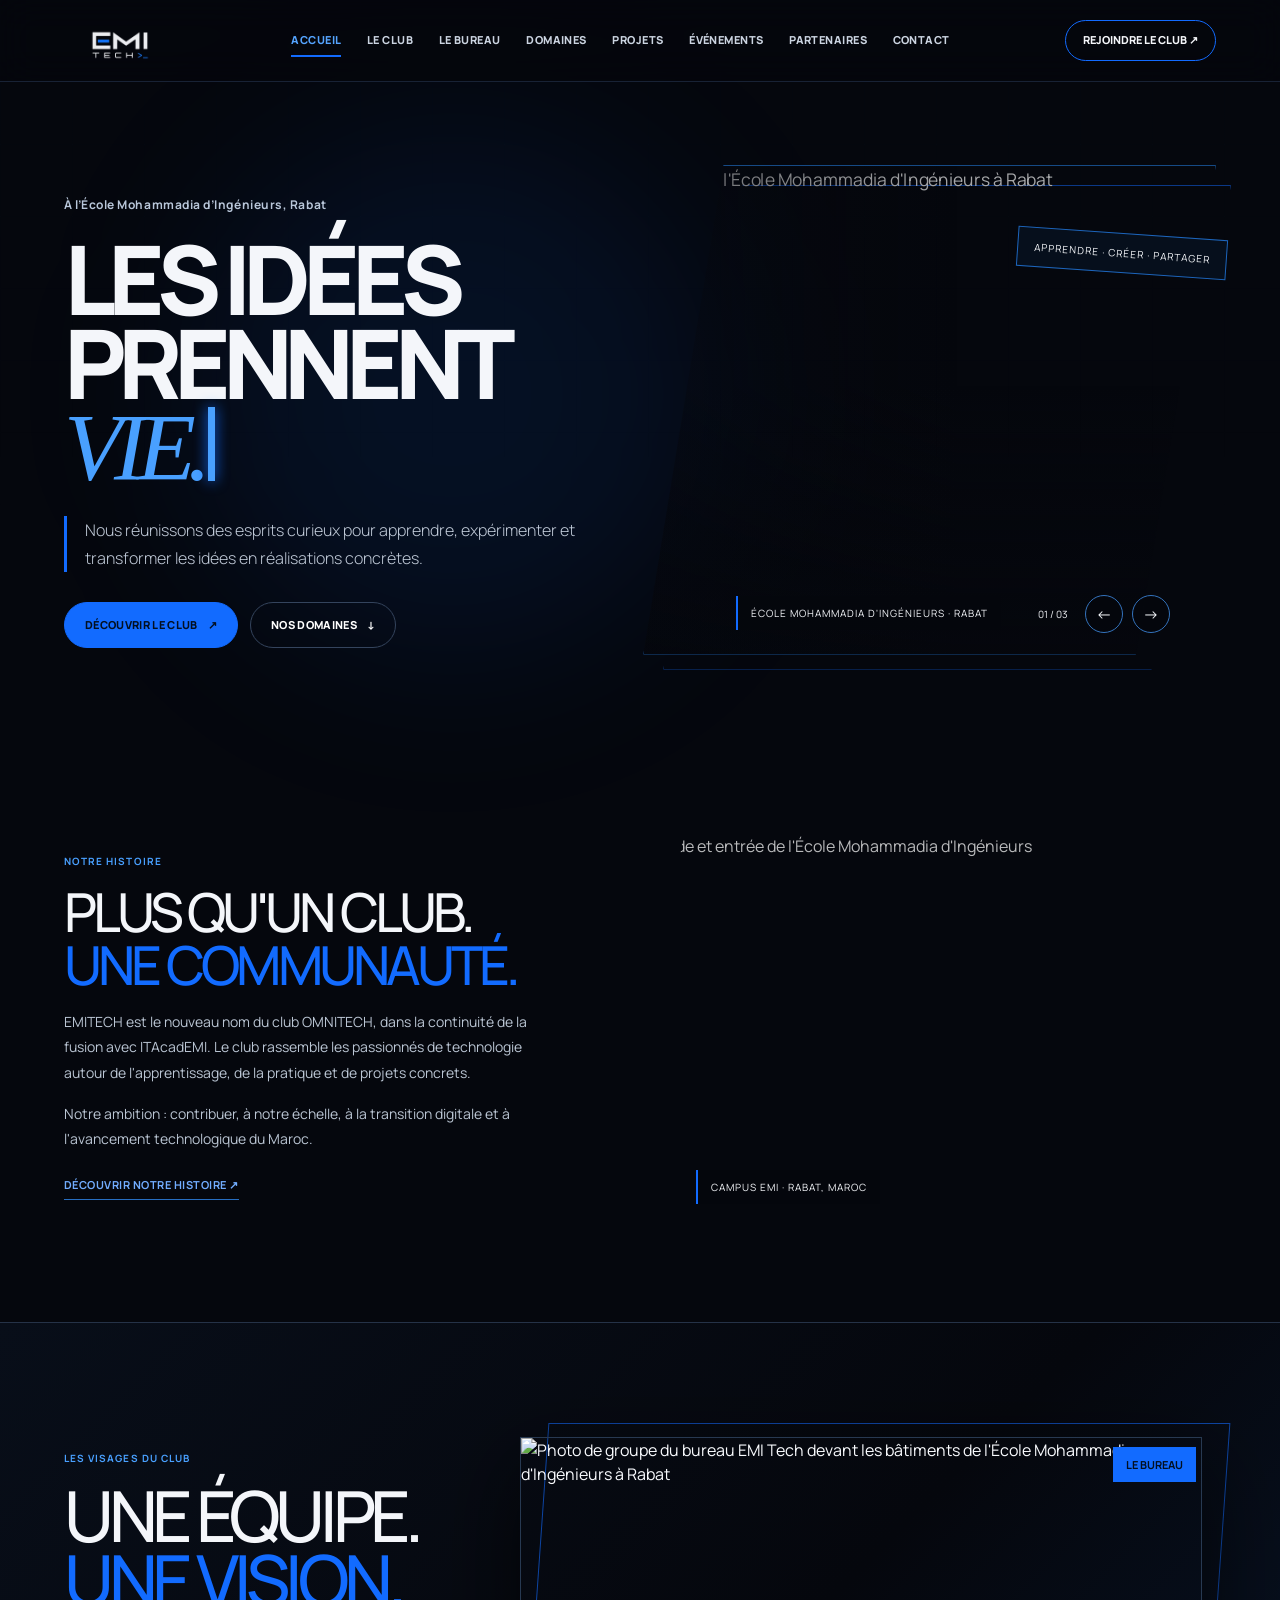
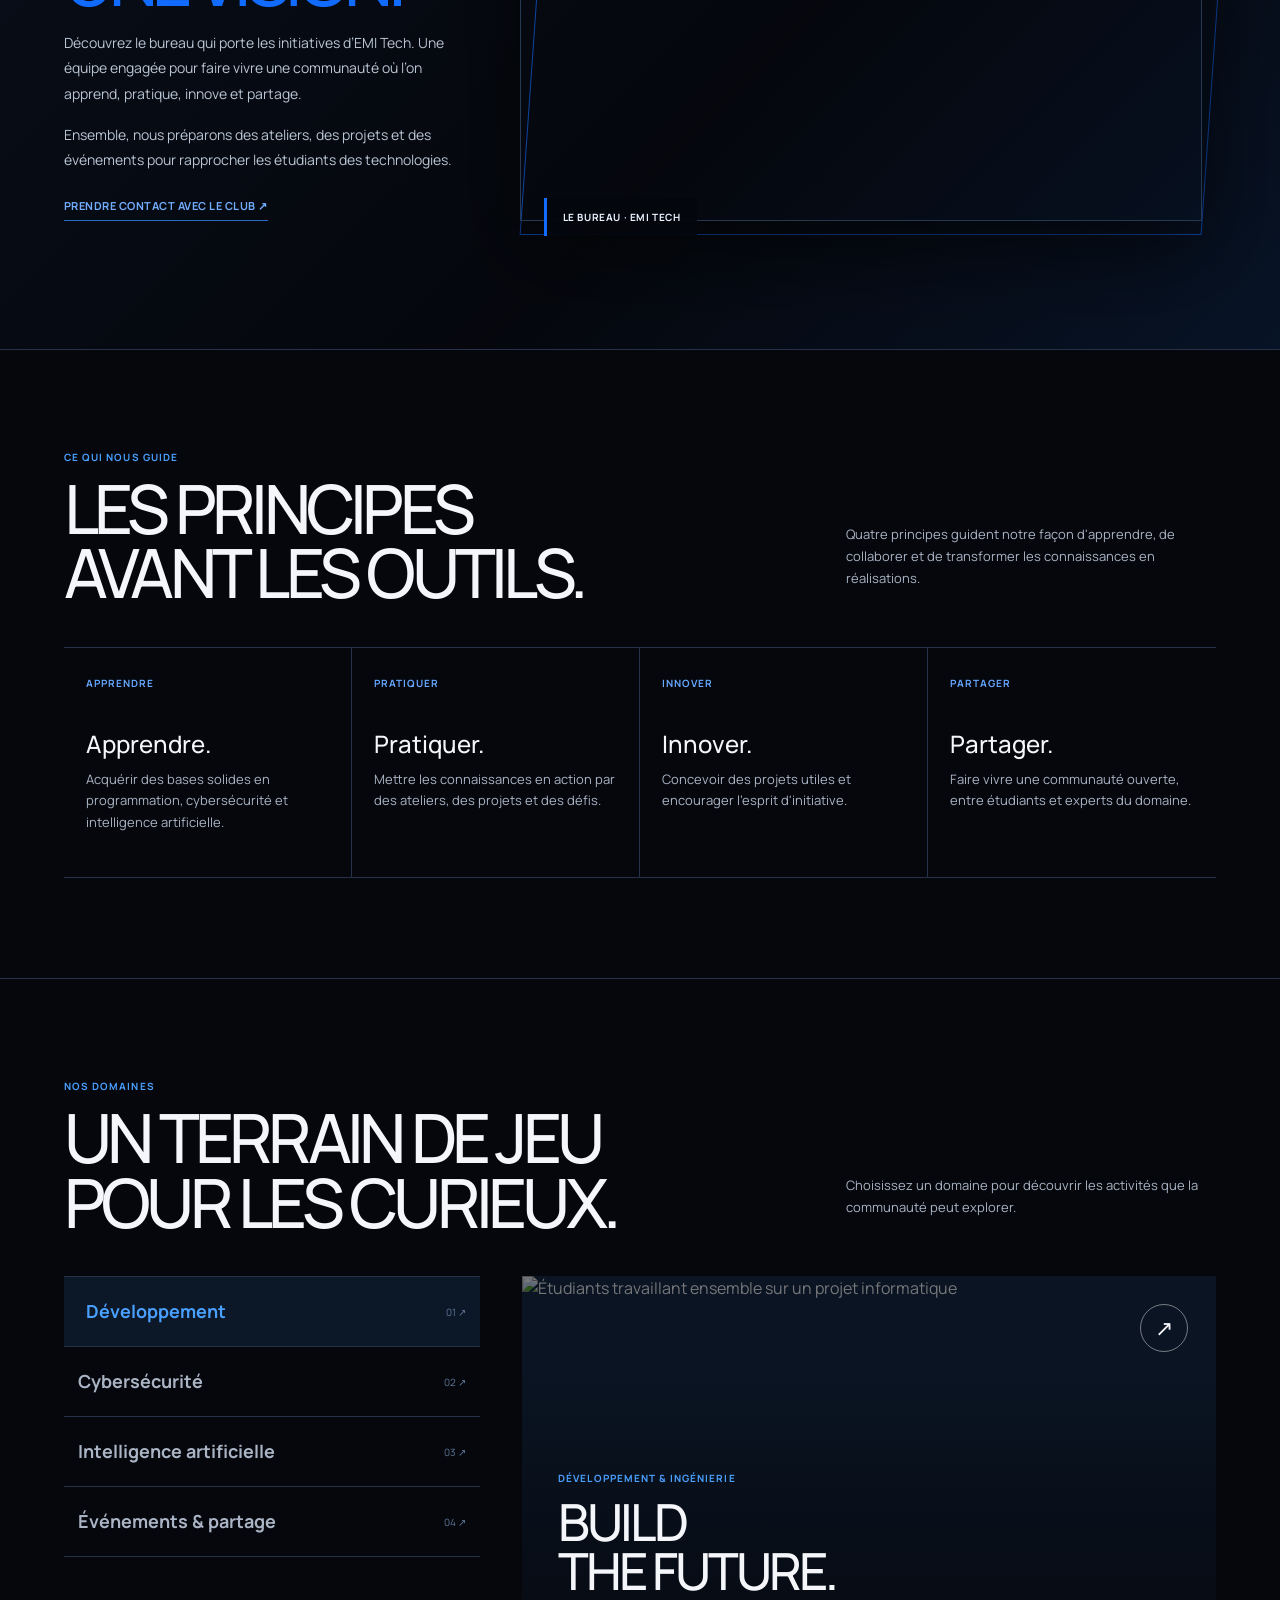
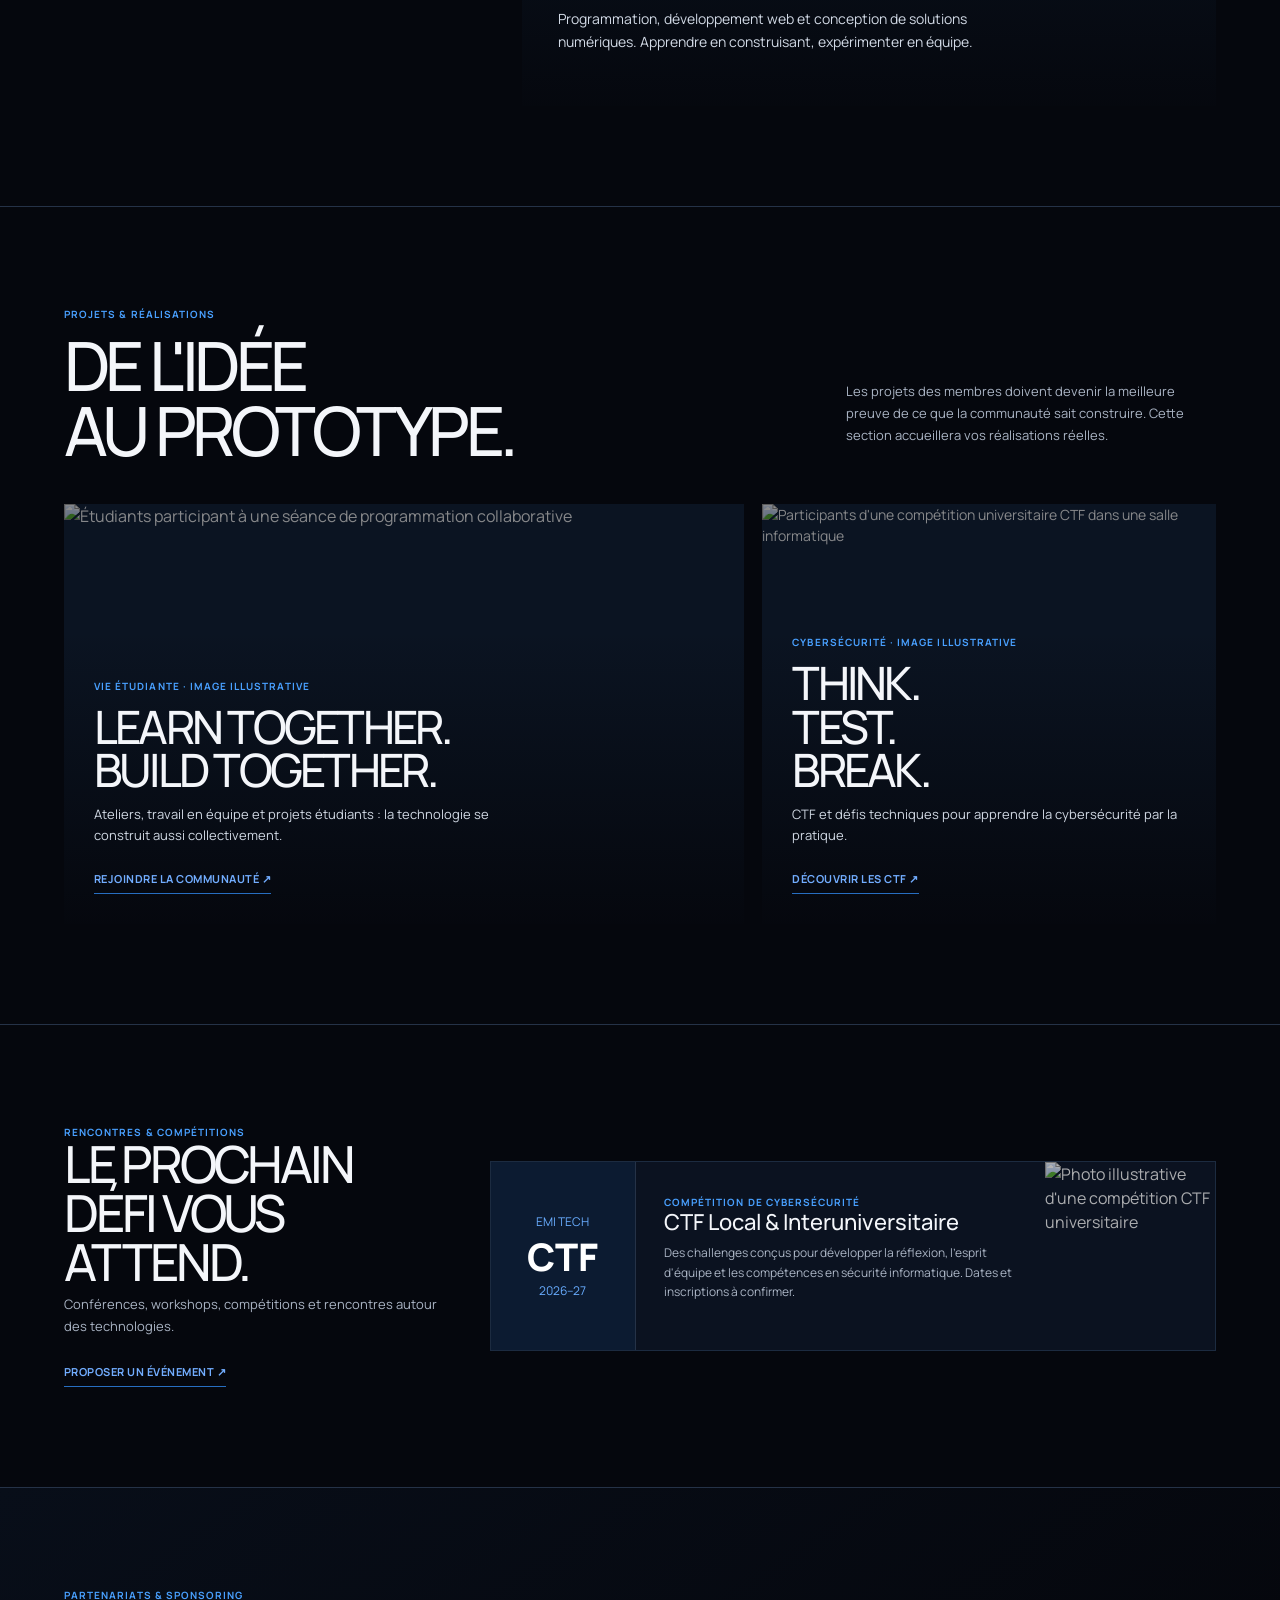
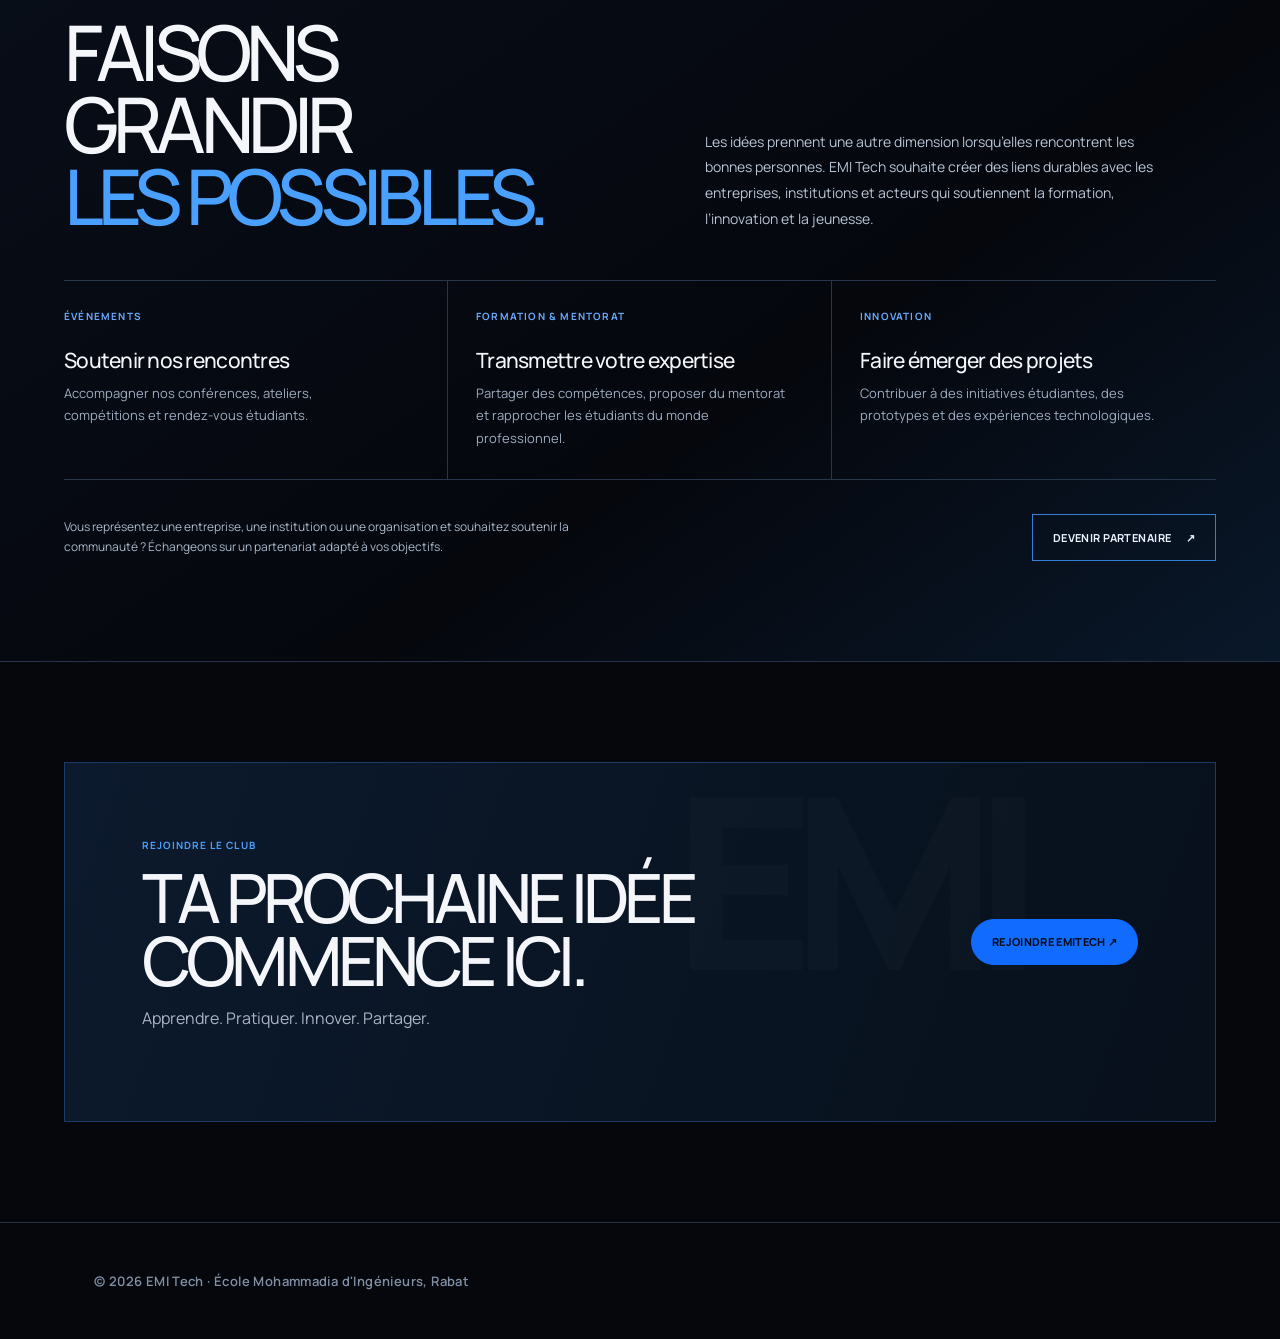
==== commit d7af82a8: "Update index.html removing text en hero section text:Le club technologique de l’École Mohammadia d’I" ====
--- a/index.html
+++ b/index.html
@@ -12,7 +12,7 @@
 :root{--bg:#05070d;--panel:#0b1220;--panel2:#101b2c;--blue:#126bff;--blue2:#49a0ff;--white:#f4f6fa;--muted:#aab4c4;--line:#253247;--mono:'Manrope',Arial,sans-serif;--sans:'Manrope',Arial,sans-serif;--ease:cubic-bezier(.2,.75,.25,1)}
 *{box-sizing:border-box}html{scroll-behavior:smooth;scroll-padding-top:88px}body{margin:0;background:var(--bg);color:var(--white);font-family:var(--sans);overflow-x:hidden}body:before{content:"";position:fixed;inset:0;pointer-events:none;z-index:-1;opacity:.16;background-image:linear-gradient(rgba(75,130,200,.08) 1px,transparent 1px),linear-gradient(90deg,rgba(75,130,200,.08) 1px,transparent 1px);background-size:72px 72px;mask-image:linear-gradient(to bottom,black,transparent 75%)}a{color:inherit;text-decoration:none}button{font:inherit;color:inherit}.wrap{max-width:1360px;margin:auto;padding:0 5vw}.progress{position:fixed;z-index:20;left:0;top:0;height:3px;width:0;background:var(--blue);box-shadow:0 0 14px #126bff;transition:width .08s linear}
 header{height:82px;position:sticky;top:0;z-index:15;display:flex;align-items:center;justify-content:space-between;gap:24px;padding:0 5vw;background:rgba(5,7,13,.84);backdrop-filter:blur(18px);border-bottom:1px solid #182235}.logo{width:112px;display:block}.nav{display:flex;gap:clamp(13px,2vw,28px);align-items:center;font-size:11px;font-weight:800;letter-spacing:.04em}.nav a{color:#cbd4e1;position:relative;padding:10px 0;transition:color .25s}.nav a:after{content:"";position:absolute;bottom:2px;left:0;width:0;height:2px;background:var(--blue);transition:width .3s var(--ease)}.nav a:hover,.nav a.active{color:#55a4ff}.nav a:hover:after,.nav a.active:after{width:100%}.header-actions{display:flex;align-items:center;gap:12px}.join{border:1px solid var(--blue);padding:11px 17px;border-radius:30px;font-size:11px;font-weight:800;transition:.3s}.join:hover{background:var(--blue);color:#031020;box-shadow:0 0 28px #126bff55;transform:translateY(-2px)}.menu-toggle{display:none;border:1px solid var(--line);background:transparent;border-radius:50%;width:42px;height:42px;cursor:pointer}
-.hero{min-height:650px;display:grid;grid-template-columns:1fr 1.05fr;align-items:center;gap:34px;padding-top:55px;padding-bottom:50px;position:relative}.hero:before{content:"";position:absolute;width:520px;height:520px;border-radius:50%;background:#126bff18;filter:blur(90px);left:15%;top:8%;pointer-events:none}.hero-copy{position:relative;z-index:2}.pill{display:inline-flex;gap:10px;align-items:center;border:1px solid #263b59;border-radius:999px;padding:10px 16px;color:#e4ebf5;font:600 11px var(--sans);letter-spacing:.015em;background:#0b1421aa}.live-dot{width:7px;height:7px;background:#2c91ff;border-radius:50%;box-shadow:0 0 12px #2c91ff;animation:pulse 1.8s infinite}@keyframes pulse{50%{opacity:.35;transform:scale(.7)}}.kicker,.eyebrow{font:700 10px var(--sans);letter-spacing:.105em;color:var(--blue2);text-transform:uppercase}.kicker{margin-top:25px;font-size:12px;letter-spacing:.045em;color:#b9c7da;text-transform:none}h1{font-size:clamp(58px,7.5vw,112px);line-height:.88;letter-spacing:-.085em;margin:24px 0;font-weight:800}h1 span{color:var(--blue2);display:inline-block;font-family:Georgia,serif;font-style:italic;font-weight:500;letter-spacing:-.09em}.lead{max-width:530px;color:#c0cad8;font-size:16px;line-height:1.75;border-left:3px solid var(--blue);padding-left:18px}.actions{display:flex;gap:12px;margin-top:30px;flex-wrap:wrap}.btn{display:inline-flex;align-items:center;justify-content:center;gap:10px;background:var(--blue);color:#031020;padding:14px 20px;border-radius:30px;font-size:11px;font-weight:800;letter-spacing:.03em;border:1px solid var(--blue);transition:transform .3s var(--ease),box-shadow .3s,background .3s}.btn:hover{transform:translateY(-4px);box-shadow:0 12px 30px #126bff45}.btn.ghost{background:transparent;color:white;border-color:#34445d}.btn.ghost:hover{border-color:var(--blue);background:#126bff18}.hero-visual{height:490px;position:relative;isolation:isolate}.hero-image{position:absolute;inset:0;overflow:hidden;clip-path:polygon(14% 0,100% 0,86% 100%,0 100%);border:1px solid #164a85;opacity:0;transform:scale(1.045);transition:opacity .8s,transform 1.2s var(--ease)}.hero-image.active{opacity:1;transform:scale(1)}.hero-image img{width:100%;height:100%;object-fit:cover;filter:brightness(.68) saturate(.82);transition:transform 6s linear}.hero-image.active img{transform:scale(1.09)}.hero-image:after{content:"";position:absolute;inset:0;background:linear-gradient(90deg,#05070d66,transparent 55%),linear-gradient(0deg,#05070dcc,transparent 55%)}.visual-outline{position:absolute;inset:20px -15px -15px 20px;border:1px solid #126bff80;clip-path:polygon(14% 0,100% 0,86% 100%,0 100%);z-index:-1}.photo-tag{position:absolute;bottom:24px;left:16%;z-index:2;font:10px var(--sans);letter-spacing:.1em;background:#05070de8;padding:10px 13px;border-left:2px solid var(--blue)}.hero-controls{position:absolute;right:8%;bottom:22px;z-index:3;display:flex;align-items:center;gap:9px}.hero-controls button,.carousel-btn{width:38px;height:38px;border-radius:50%;border:1px solid #3473bd;background:#05070dbb;cursor:pointer;transition:.25s}.hero-controls button:hover,.carousel-btn:hover{background:var(--blue);border-color:var(--blue)}.slide-count{font:10px var(--sans);margin-right:8px}.floating-label{position:absolute;top:14%;right:-2%;z-index:3;background:#07111eea;border:1px solid #1d65bc;padding:12px 16px;font:10px var(--sans);letter-spacing:.1em;transform:rotate(4deg);animation:float 5s ease-in-out infinite}@keyframes float{50%{transform:translateY(-10px) rotate(2deg)}}
+.hero{min-height:650px;display:grid;grid-template-columns:1fr 1.05fr;align-items:center;gap:34px;padding-top:55px;padding-bottom:50px;position:relative}.hero:before{content:"";position:absolute;width:520px;height:520px;border-radius:50%;background:#126bff18;filter:blur(90px);left:15%;top:8%;pointer-events:none}.hero-copy{position:relative;z-index:2}.live-dot{width:7px;height:7px;background:#2c91ff;border-radius:50%;box-shadow:0 0 12px #2c91ff;animation:pulse 1.8s infinite}@keyframes pulse{50%{opacity:.35;transform:scale(.7)}}.kicker,.eyebrow{font:700 10px var(--sans);letter-spacing:.105em;color:var(--blue2);text-transform:uppercase}.kicker{margin-top:25px;font-size:12px;letter-spacing:.045em;color:#b9c7da;text-transform:none}h1{font-size:clamp(58px,7.5vw,112px);line-height:.88;letter-spacing:-.085em;margin:24px 0;font-weight:800}h1 span{color:var(--blue2);display:inline-block;font-family:Georgia,serif;font-style:italic;font-weight:500;letter-spacing:-.09em}.lead{max-width:530px;color:#c0cad8;font-size:16px;line-height:1.75;border-left:3px solid var(--blue);padding-left:18px}.actions{display:flex;gap:12px;margin-top:30px;flex-wrap:wrap}.btn{display:inline-flex;align-items:center;justify-content:center;gap:10px;background:var(--blue);color:#031020;padding:14px 20px;border-radius:30px;font-size:11px;font-weight:800;letter-spacing:.03em;border:1px solid var(--blue);transition:transform .3s var(--ease),box-shadow .3s,background .3s}.btn:hover{transform:translateY(-4px);box-shadow:0 12px 30px #126bff45}.btn.ghost{background:transparent;color:white;border-color:#34445d}.btn.ghost:hover{border-color:var(--blue);background:#126bff18}.hero-visual{height:490px;position:relative;isolation:isolate}.hero-image{position:absolute;inset:0;overflow:hidden;clip-path:polygon(14% 0,100% 0,86% 100%,0 100%);border:1px solid #164a85;opacity:0;transform:scale(1.045);transition:opacity .8s,transform 1.2s var(--ease)}.hero-image.active{opacity:1;transform:scale(1)}.hero-image img{width:100%;height:100%;object-fit:cover;filter:brightness(.68) saturate(.82);transition:transform 6s linear}.hero-image.active img{transform:scale(1.09)}.hero-image:after{content:"";position:absolute;inset:0;background:linear-gradient(90deg,#05070d66,transparent 55%),linear-gradient(0deg,#05070dcc,transparent 55%)}.visual-outline{position:absolute;inset:20px -15px -15px 20px;border:1px solid #126bff80;clip-path:polygon(14% 0,100% 0,86% 100%,0 100%);z-index:-1}.photo-tag{position:absolute;bottom:24px;left:16%;z-index:2;font:10px var(--sans);letter-spacing:.1em;background:#05070de8;padding:10px 13px;border-left:2px solid var(--blue)}.hero-controls{position:absolute;right:8%;bottom:22px;z-index:3;display:flex;align-items:center;gap:9px}.hero-controls button,.carousel-btn{width:38px;height:38px;border-radius:50%;border:1px solid #3473bd;background:#05070dbb;cursor:pointer;transition:.25s}.hero-controls button:hover,.carousel-btn:hover{background:var(--blue);border-color:var(--blue)}.slide-count{font:10px var(--sans);margin-right:8px}.floating-label{position:absolute;top:14%;right:-2%;z-index:3;background:#07111eea;border:1px solid #1d65bc;padding:12px 16px;font:10px var(--sans);letter-spacing:.1em;transform:rotate(4deg);animation:float 5s ease-in-out infinite}@keyframes float{50%{transform:translateY(-10px) rotate(2deg)}}
 .marquee{border-top:1px solid var(--line);border-bottom:1px solid var(--line);overflow:hidden;padding:17px 0;background:#080d16}.marquee-track{display:flex;gap:38px;white-space:nowrap;width:max-content;animation:marquee 32s linear infinite;font:600 11px var(--sans);letter-spacing:.12em;color:#aab8ca}.marquee b{color:var(--blue2);font-weight:500}@keyframes marquee{to{transform:translateX(-50%)}}
 section{padding:100px 0;border-bottom:1px solid var(--line);position:relative}.section-head{display:flex;justify-content:space-between;align-items:end;gap:30px;margin-bottom:42px}.section-head h2{font-size:clamp(38px,5.5vw,68px);line-height:.95;letter-spacing:-.07em;margin:12px 0 0;max-width:720px}.section-head p{color:var(--muted);max-width:370px;line-height:1.7;font-size:13px}.about-grid{display:grid;grid-template-columns:.9fr 1.1fr;gap:6vw;align-items:center}.about-copy h3{font-size:clamp(36px,4.2vw,58px);line-height:.98;letter-spacing:-.07em;margin:18px 0}.about-copy h3 span{color:var(--blue)}.about-copy p{color:#bac5d3;line-height:1.8;max-width:540px;font-size:14px}.about-photo{height:390px;overflow:hidden;position:relative;clip-path:polygon(10% 0,100% 0,90% 100%,0 100%)}.about-photo img{width:100%;height:100%;object-fit:cover;filter:grayscale(.45) brightness(.75);transition:transform .8s var(--ease)}.about-photo:hover img{transform:scale(1.06)}.image-caption{position:absolute;bottom:18px;left:12%;font:10px var(--sans);letter-spacing:.1em;background:#05070de8;padding:10px 13px;border-left:2px solid var(--blue)}
 
@@ -56,7 +56,6 @@
 <main id="home">
  <div class="wrap hero">
   <div class="hero-copy">
-   <span class="pill"><i class="live-dot"></i> Le club technologique de l’École Mohammadia d’Ingénieurs</span>
    <div class="kicker">À l’École Mohammadia d’Ingénieurs, Rabat</div>
    <h1>LES IDÉES<br>PRENNENT <span class="rot"><span id="rotatingWord">VIE.</span><span class="rot-bar" aria-hidden="true"></span></span></h1>
    <p class="lead">Nous réunissons des esprits curieux pour apprendre, expérimenter et transformer les idées en réalisations concrètes.</p>
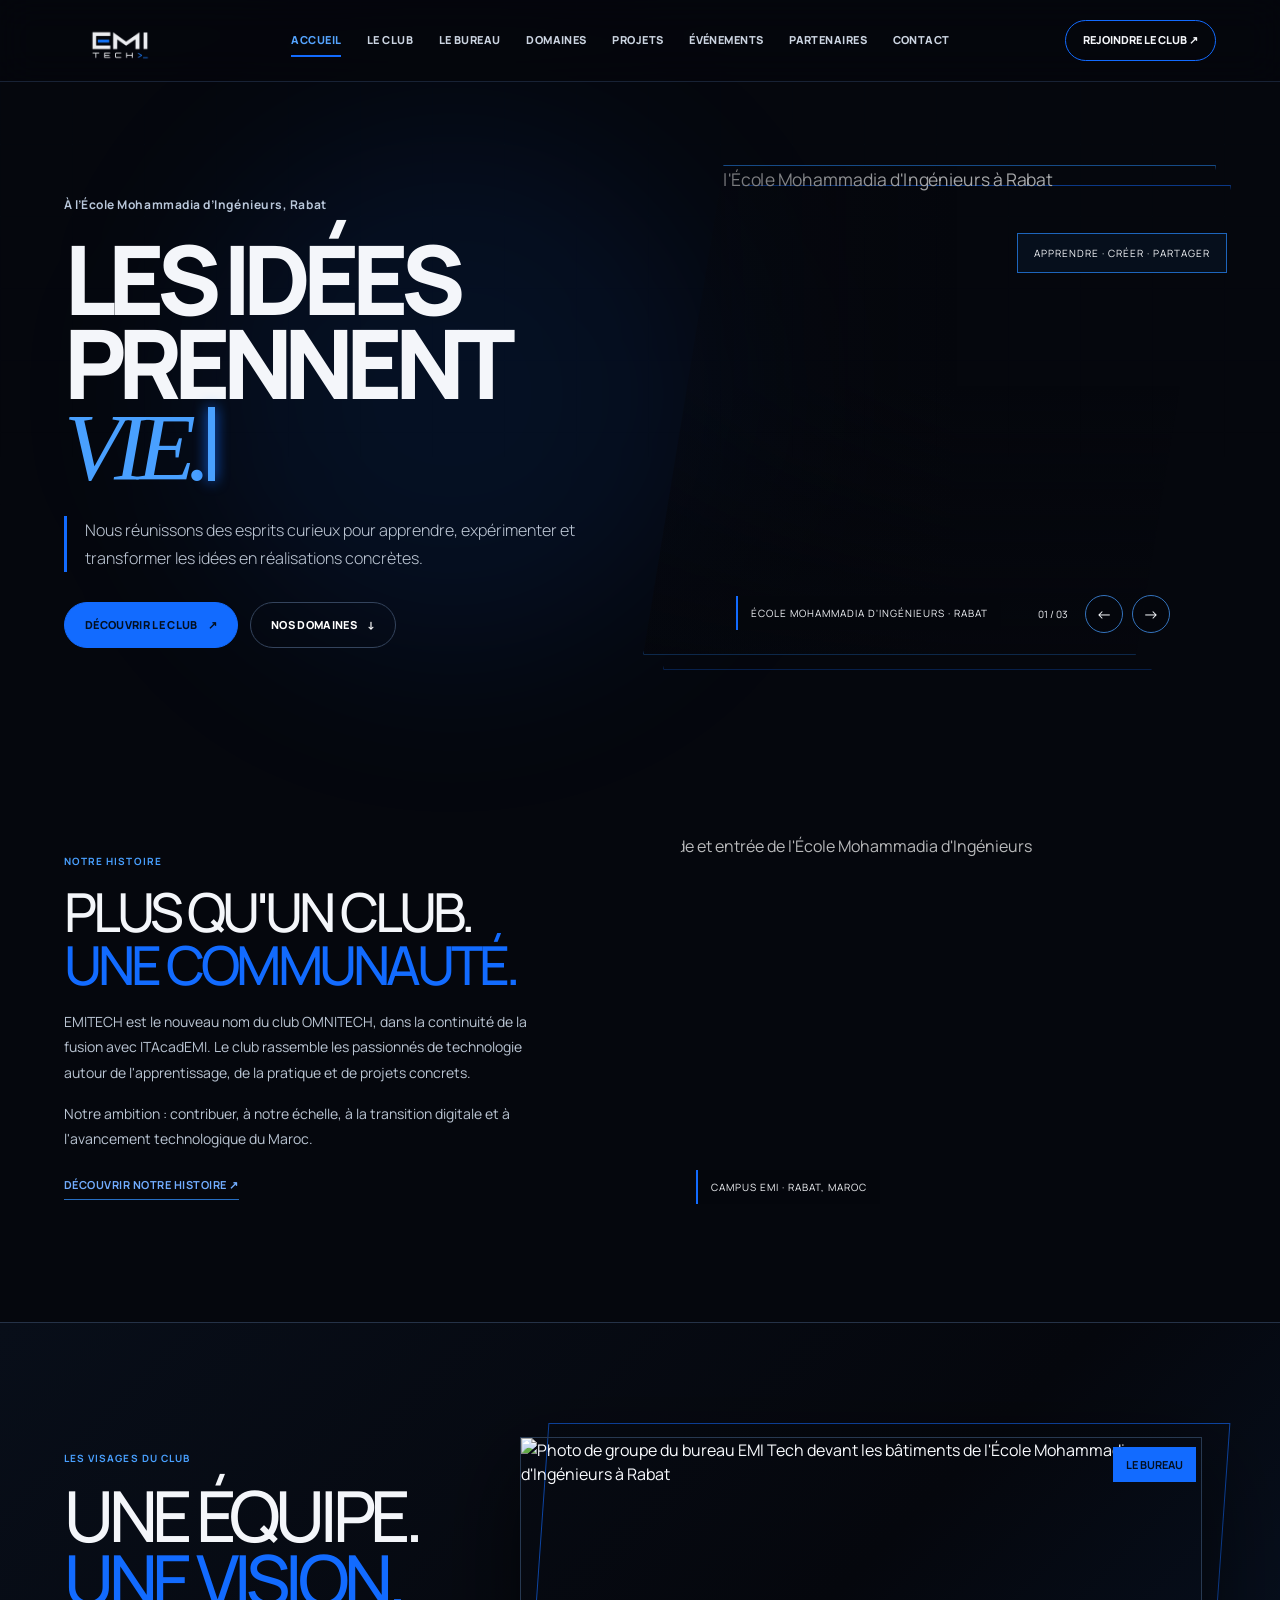
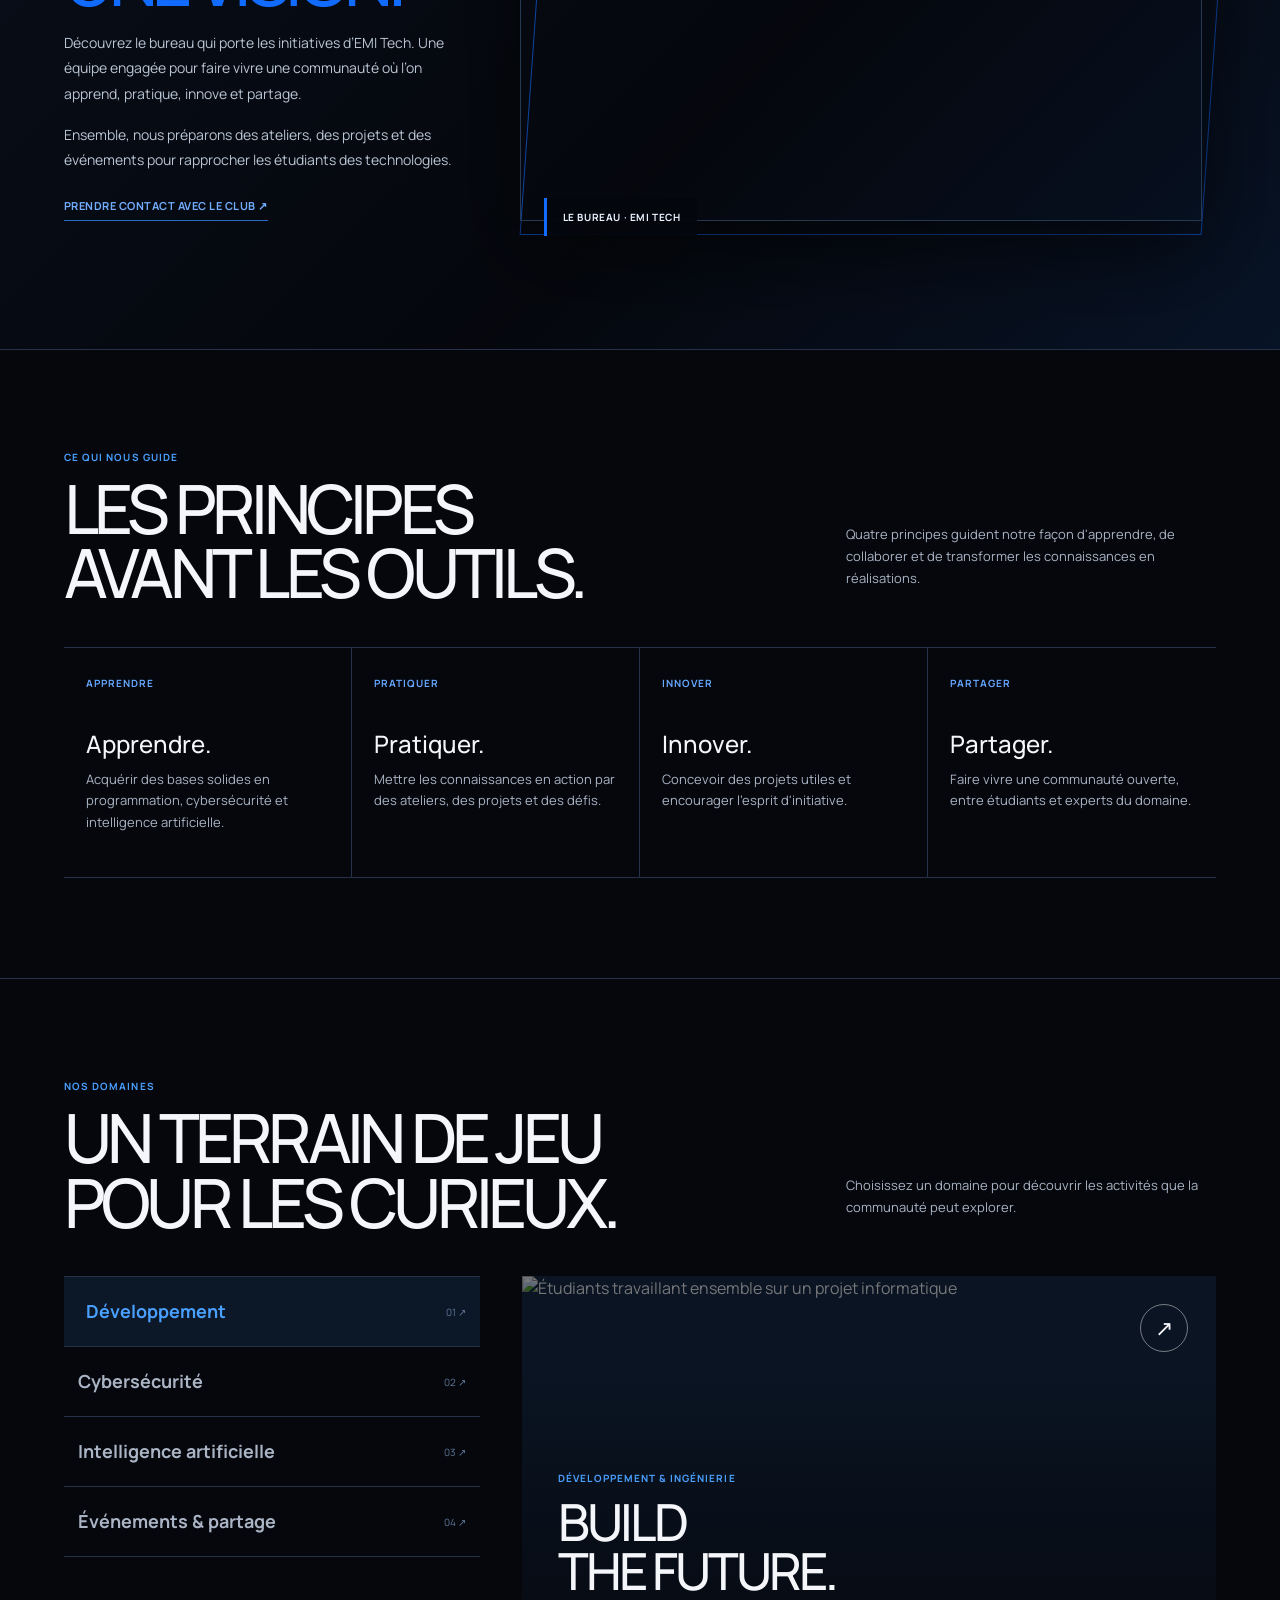
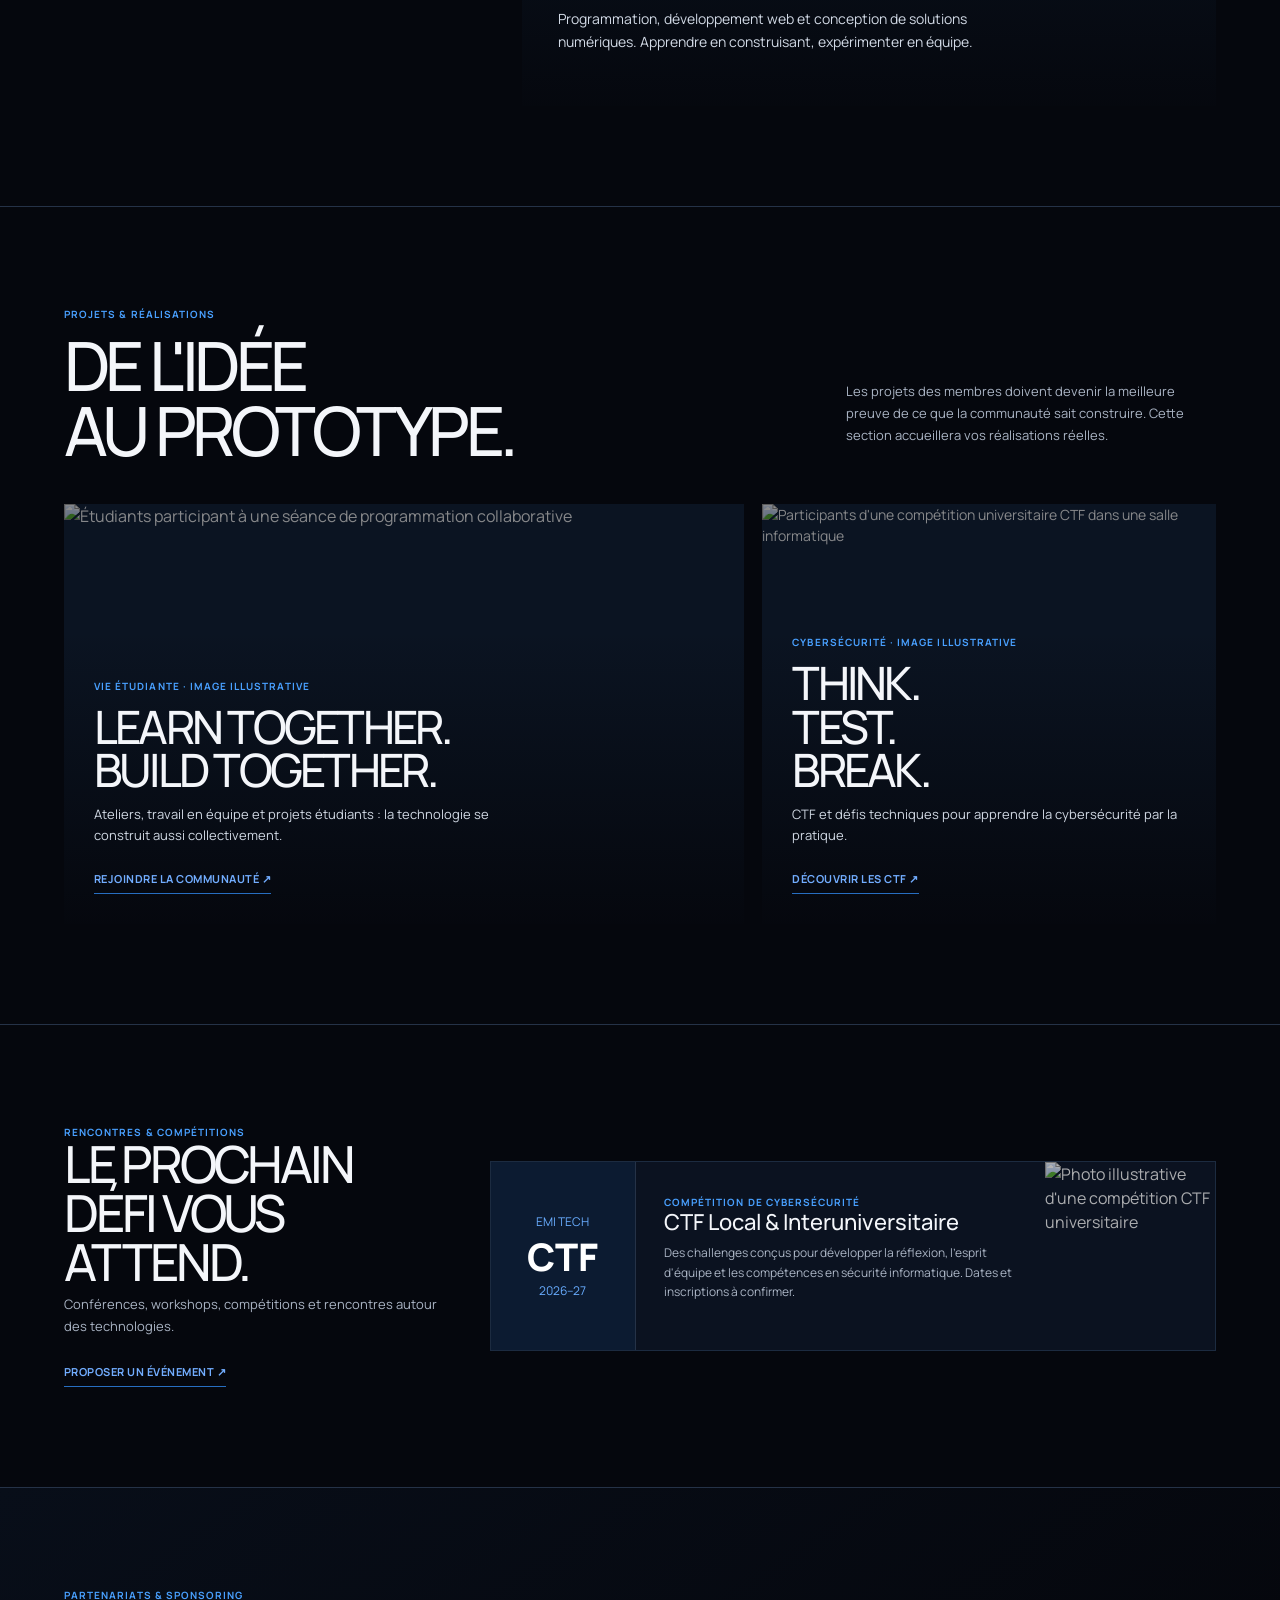
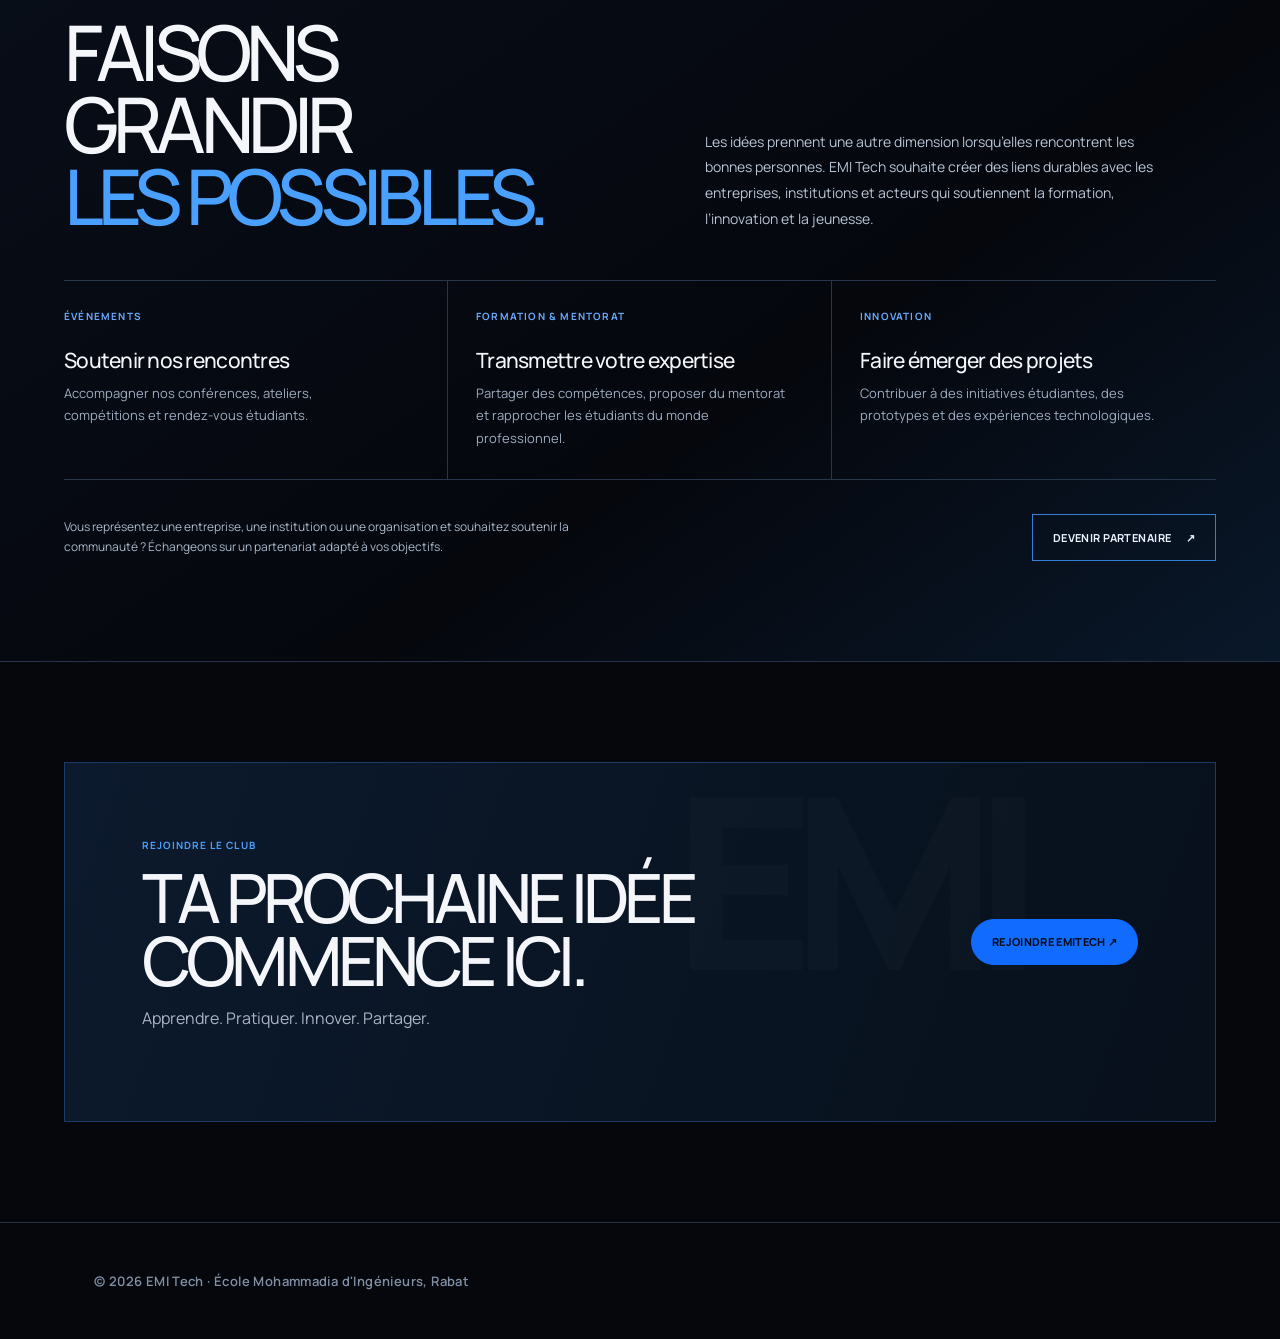
==== commit d3243de7: "Update index.html fix the floating text" ====
--- a/index.html
+++ b/index.html
@@ -12,7 +12,7 @@
 :root{--bg:#05070d;--panel:#0b1220;--panel2:#101b2c;--blue:#126bff;--blue2:#49a0ff;--white:#f4f6fa;--muted:#aab4c4;--line:#253247;--mono:'Manrope',Arial,sans-serif;--sans:'Manrope',Arial,sans-serif;--ease:cubic-bezier(.2,.75,.25,1)}
 *{box-sizing:border-box}html{scroll-behavior:smooth;scroll-padding-top:88px}body{margin:0;background:var(--bg);color:var(--white);font-family:var(--sans);overflow-x:hidden}body:before{content:"";position:fixed;inset:0;pointer-events:none;z-index:-1;opacity:.16;background-image:linear-gradient(rgba(75,130,200,.08) 1px,transparent 1px),linear-gradient(90deg,rgba(75,130,200,.08) 1px,transparent 1px);background-size:72px 72px;mask-image:linear-gradient(to bottom,black,transparent 75%)}a{color:inherit;text-decoration:none}button{font:inherit;color:inherit}.wrap{max-width:1360px;margin:auto;padding:0 5vw}.progress{position:fixed;z-index:20;left:0;top:0;height:3px;width:0;background:var(--blue);box-shadow:0 0 14px #126bff;transition:width .08s linear}
 header{height:82px;position:sticky;top:0;z-index:15;display:flex;align-items:center;justify-content:space-between;gap:24px;padding:0 5vw;background:rgba(5,7,13,.84);backdrop-filter:blur(18px);border-bottom:1px solid #182235}.logo{width:112px;display:block}.nav{display:flex;gap:clamp(13px,2vw,28px);align-items:center;font-size:11px;font-weight:800;letter-spacing:.04em}.nav a{color:#cbd4e1;position:relative;padding:10px 0;transition:color .25s}.nav a:after{content:"";position:absolute;bottom:2px;left:0;width:0;height:2px;background:var(--blue);transition:width .3s var(--ease)}.nav a:hover,.nav a.active{color:#55a4ff}.nav a:hover:after,.nav a.active:after{width:100%}.header-actions{display:flex;align-items:center;gap:12px}.join{border:1px solid var(--blue);padding:11px 17px;border-radius:30px;font-size:11px;font-weight:800;transition:.3s}.join:hover{background:var(--blue);color:#031020;box-shadow:0 0 28px #126bff55;transform:translateY(-2px)}.menu-toggle{display:none;border:1px solid var(--line);background:transparent;border-radius:50%;width:42px;height:42px;cursor:pointer}
-.hero{min-height:650px;display:grid;grid-template-columns:1fr 1.05fr;align-items:center;gap:34px;padding-top:55px;padding-bottom:50px;position:relative}.hero:before{content:"";position:absolute;width:520px;height:520px;border-radius:50%;background:#126bff18;filter:blur(90px);left:15%;top:8%;pointer-events:none}.hero-copy{position:relative;z-index:2}.live-dot{width:7px;height:7px;background:#2c91ff;border-radius:50%;box-shadow:0 0 12px #2c91ff;animation:pulse 1.8s infinite}@keyframes pulse{50%{opacity:.35;transform:scale(.7)}}.kicker,.eyebrow{font:700 10px var(--sans);letter-spacing:.105em;color:var(--blue2);text-transform:uppercase}.kicker{margin-top:25px;font-size:12px;letter-spacing:.045em;color:#b9c7da;text-transform:none}h1{font-size:clamp(58px,7.5vw,112px);line-height:.88;letter-spacing:-.085em;margin:24px 0;font-weight:800}h1 span{color:var(--blue2);display:inline-block;font-family:Georgia,serif;font-style:italic;font-weight:500;letter-spacing:-.09em}.lead{max-width:530px;color:#c0cad8;font-size:16px;line-height:1.75;border-left:3px solid var(--blue);padding-left:18px}.actions{display:flex;gap:12px;margin-top:30px;flex-wrap:wrap}.btn{display:inline-flex;align-items:center;justify-content:center;gap:10px;background:var(--blue);color:#031020;padding:14px 20px;border-radius:30px;font-size:11px;font-weight:800;letter-spacing:.03em;border:1px solid var(--blue);transition:transform .3s var(--ease),box-shadow .3s,background .3s}.btn:hover{transform:translateY(-4px);box-shadow:0 12px 30px #126bff45}.btn.ghost{background:transparent;color:white;border-color:#34445d}.btn.ghost:hover{border-color:var(--blue);background:#126bff18}.hero-visual{height:490px;position:relative;isolation:isolate}.hero-image{position:absolute;inset:0;overflow:hidden;clip-path:polygon(14% 0,100% 0,86% 100%,0 100%);border:1px solid #164a85;opacity:0;transform:scale(1.045);transition:opacity .8s,transform 1.2s var(--ease)}.hero-image.active{opacity:1;transform:scale(1)}.hero-image img{width:100%;height:100%;object-fit:cover;filter:brightness(.68) saturate(.82);transition:transform 6s linear}.hero-image.active img{transform:scale(1.09)}.hero-image:after{content:"";position:absolute;inset:0;background:linear-gradient(90deg,#05070d66,transparent 55%),linear-gradient(0deg,#05070dcc,transparent 55%)}.visual-outline{position:absolute;inset:20px -15px -15px 20px;border:1px solid #126bff80;clip-path:polygon(14% 0,100% 0,86% 100%,0 100%);z-index:-1}.photo-tag{position:absolute;bottom:24px;left:16%;z-index:2;font:10px var(--sans);letter-spacing:.1em;background:#05070de8;padding:10px 13px;border-left:2px solid var(--blue)}.hero-controls{position:absolute;right:8%;bottom:22px;z-index:3;display:flex;align-items:center;gap:9px}.hero-controls button,.carousel-btn{width:38px;height:38px;border-radius:50%;border:1px solid #3473bd;background:#05070dbb;cursor:pointer;transition:.25s}.hero-controls button:hover,.carousel-btn:hover{background:var(--blue);border-color:var(--blue)}.slide-count{font:10px var(--sans);margin-right:8px}.floating-label{position:absolute;top:14%;right:-2%;z-index:3;background:#07111eea;border:1px solid #1d65bc;padding:12px 16px;font:10px var(--sans);letter-spacing:.1em;transform:rotate(4deg);animation:float 5s ease-in-out infinite}@keyframes float{50%{transform:translateY(-10px) rotate(2deg)}}
+.hero{min-height:650px;display:grid;grid-template-columns:1fr 1.05fr;align-items:center;gap:34px;padding-top:55px;padding-bottom:50px;position:relative}.hero:before{content:"";position:absolute;width:520px;height:520px;border-radius:50%;background:#126bff18;filter:blur(90px);left:15%;top:8%;pointer-events:none}.hero-copy{position:relative;z-index:2}.live-dot{width:7px;height:7px;background:#2c91ff;border-radius:50%;box-shadow:0 0 12px #2c91ff;animation:pulse 1.8s infinite}@keyframes pulse{50%{opacity:.35;transform:scale(.7)}}.kicker,.eyebrow{font:700 10px var(--sans);letter-spacing:.105em;color:var(--blue2);text-transform:uppercase}.kicker{margin-top:25px;font-size:12px;letter-spacing:.045em;color:#b9c7da;text-transform:none}h1{font-size:clamp(58px,7.5vw,112px);line-height:.88;letter-spacing:-.085em;margin:24px 0;font-weight:800}h1 span{color:var(--blue2);display:inline-block;font-family:Georgia,serif;font-style:italic;font-weight:500;letter-spacing:-.09em}.lead{max-width:530px;color:#c0cad8;font-size:16px;line-height:1.75;border-left:3px solid var(--blue);padding-left:18px}.actions{display:flex;gap:12px;margin-top:30px;flex-wrap:wrap}.btn{display:inline-flex;align-items:center;justify-content:center;gap:10px;background:var(--blue);color:#031020;padding:14px 20px;border-radius:30px;font-size:11px;font-weight:800;letter-spacing:.03em;border:1px solid var(--blue);transition:transform .3s var(--ease),box-shadow .3s,background .3s}.btn:hover{transform:translateY(-4px);box-shadow:0 12px 30px #126bff45}.btn.ghost{background:transparent;color:white;border-color:#34445d}.btn.ghost:hover{border-color:var(--blue);background:#126bff18}.hero-visual{height:490px;position:relative;isolation:isolate}.hero-image{position:absolute;inset:0;overflow:hidden;clip-path:polygon(14% 0,100% 0,86% 100%,0 100%);border:1px solid #164a85;opacity:0;transform:scale(1.045);transition:opacity .8s,transform 1.2s var(--ease)}.hero-image.active{opacity:1;transform:scale(1)}.hero-image img{width:100%;height:100%;object-fit:cover;filter:brightness(.68) saturate(.82);transition:transform 6s linear}.hero-image.active img{transform:scale(1.09)}.hero-image:after{content:"";position:absolute;inset:0;background:linear-gradient(90deg,#05070d66,transparent 55%),linear-gradient(0deg,#05070dcc,transparent 55%)}.visual-outline{position:absolute;inset:20px -15px -15px 20px;border:1px solid #126bff80;clip-path:polygon(14% 0,100% 0,86% 100%,0 100%);z-index:-1}.photo-tag{position:absolute;bottom:24px;left:16%;z-index:2;font:10px var(--sans);letter-spacing:.1em;background:#05070de8;padding:10px 13px;border-left:2px solid var(--blue)}.hero-controls{position:absolute;right:8%;bottom:22px;z-index:3;display:flex;align-items:center;gap:9px}.hero-controls button,.carousel-btn{width:38px;height:38px;border-radius:50%;border:1px solid #3473bd;background:#05070dbb;cursor:pointer;transition:.25s}.hero-controls button:hover,.carousel-btn:hover{background:var(--blue);border-color:var(--blue)}.slide-count{font:10px var(--sans);margin-right:8px}.floating-label{position:absolute;top:14%;right:-2%;z-index:3;background:#07111eea;border:1px solid #1d65bc;padding:12px 16px;font:10px var(--sans);letter-spacing:.1em;}@keyframes float{50%{transform:translateY(-10px) rotate(2deg)}}
 .marquee{border-top:1px solid var(--line);border-bottom:1px solid var(--line);overflow:hidden;padding:17px 0;background:#080d16}.marquee-track{display:flex;gap:38px;white-space:nowrap;width:max-content;animation:marquee 32s linear infinite;font:600 11px var(--sans);letter-spacing:.12em;color:#aab8ca}.marquee b{color:var(--blue2);font-weight:500}@keyframes marquee{to{transform:translateX(-50%)}}
 section{padding:100px 0;border-bottom:1px solid var(--line);position:relative}.section-head{display:flex;justify-content:space-between;align-items:end;gap:30px;margin-bottom:42px}.section-head h2{font-size:clamp(38px,5.5vw,68px);line-height:.95;letter-spacing:-.07em;margin:12px 0 0;max-width:720px}.section-head p{color:var(--muted);max-width:370px;line-height:1.7;font-size:13px}.about-grid{display:grid;grid-template-columns:.9fr 1.1fr;gap:6vw;align-items:center}.about-copy h3{font-size:clamp(36px,4.2vw,58px);line-height:.98;letter-spacing:-.07em;margin:18px 0}.about-copy h3 span{color:var(--blue)}.about-copy p{color:#bac5d3;line-height:1.8;max-width:540px;font-size:14px}.about-photo{height:390px;overflow:hidden;position:relative;clip-path:polygon(10% 0,100% 0,90% 100%,0 100%)}.about-photo img{width:100%;height:100%;object-fit:cover;filter:grayscale(.45) brightness(.75);transition:transform .8s var(--ease)}.about-photo:hover img{transform:scale(1.06)}.image-caption{position:absolute;bottom:18px;left:12%;font:10px var(--sans);letter-spacing:.1em;background:#05070de8;padding:10px 13px;border-left:2px solid var(--blue)}
 
